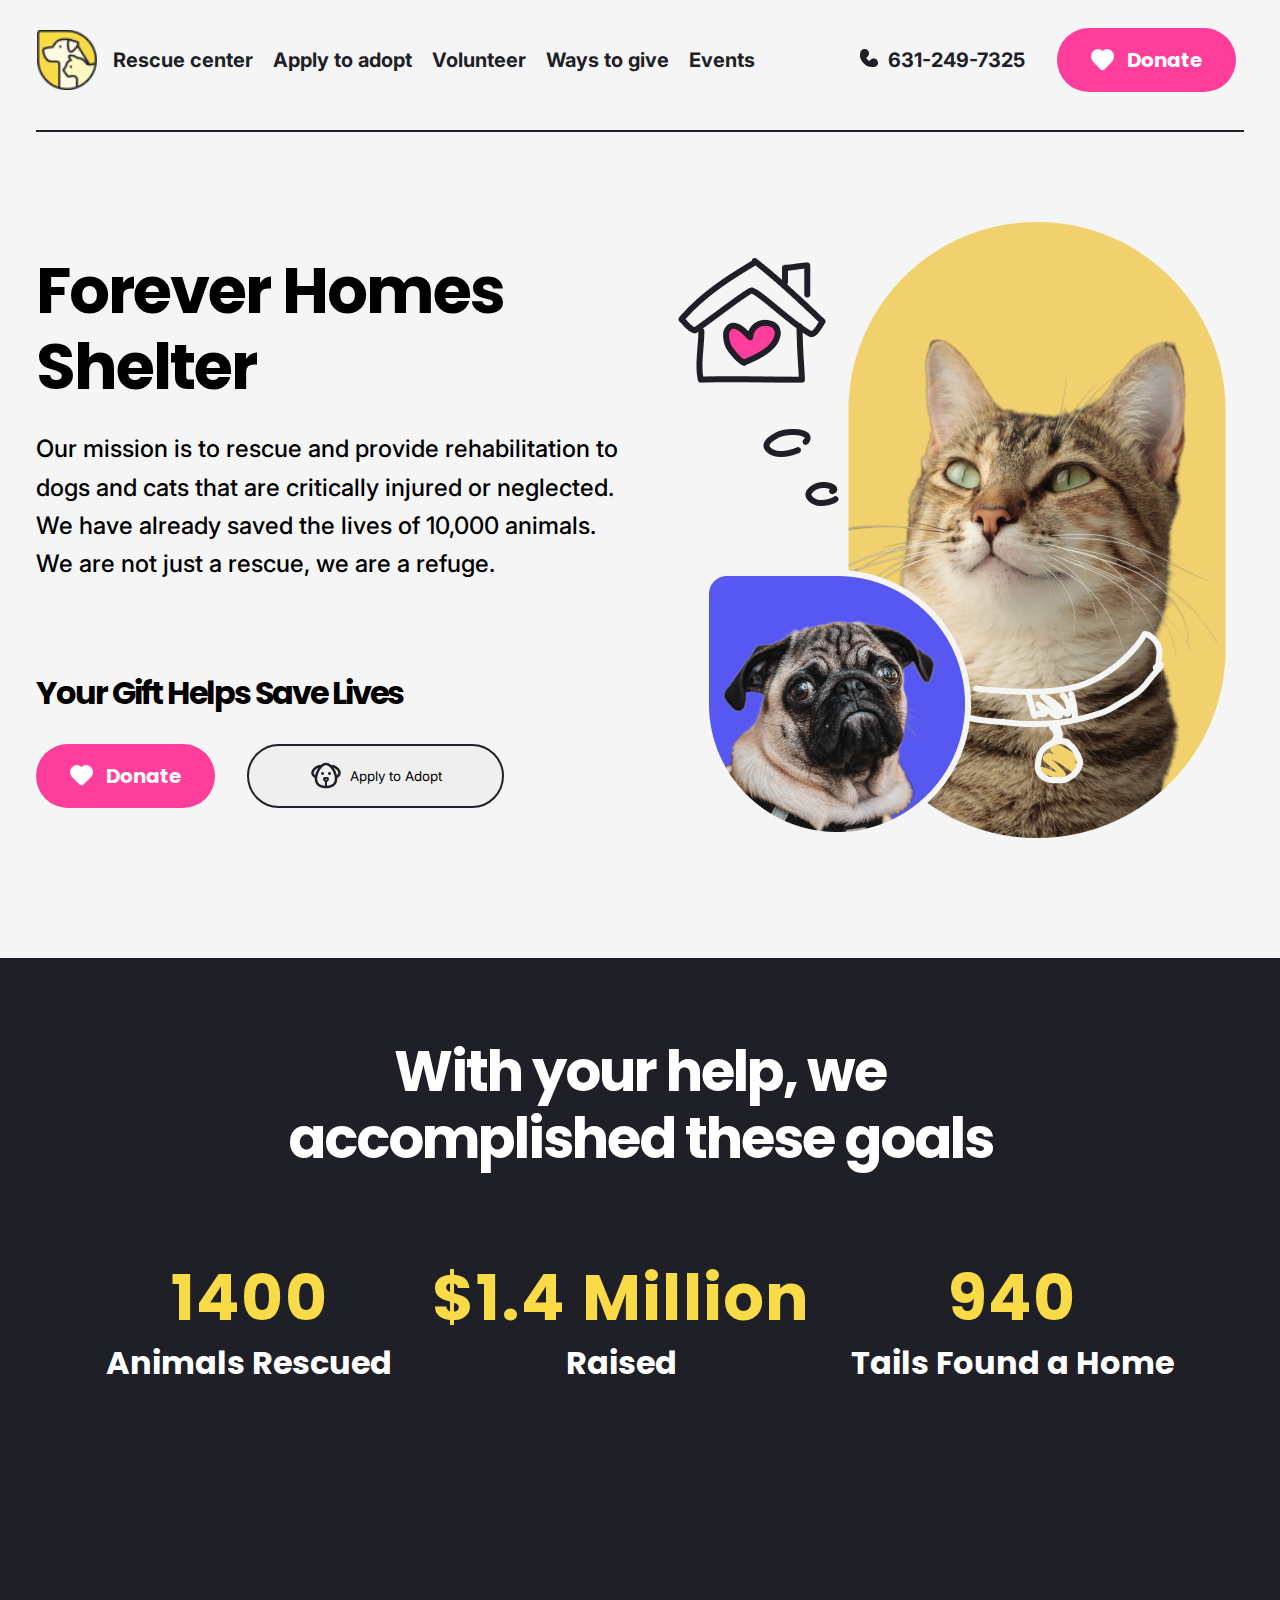
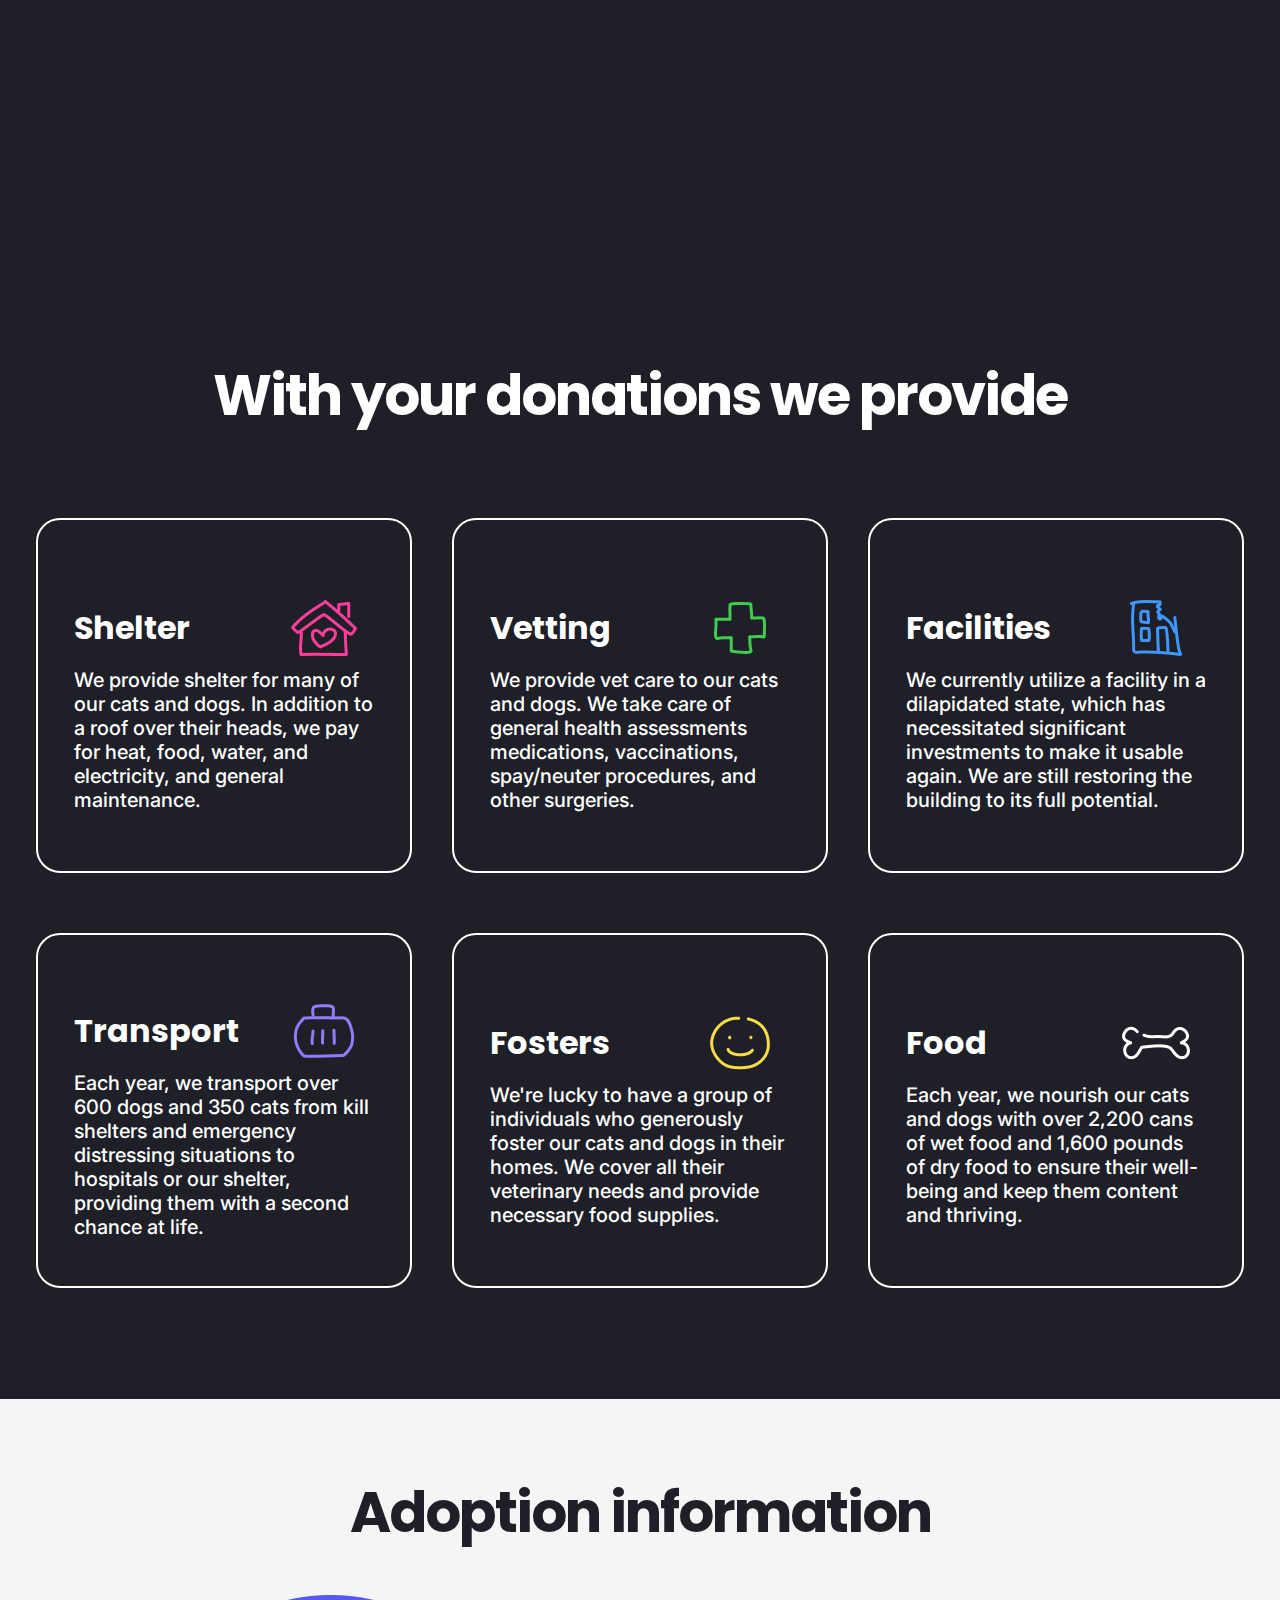
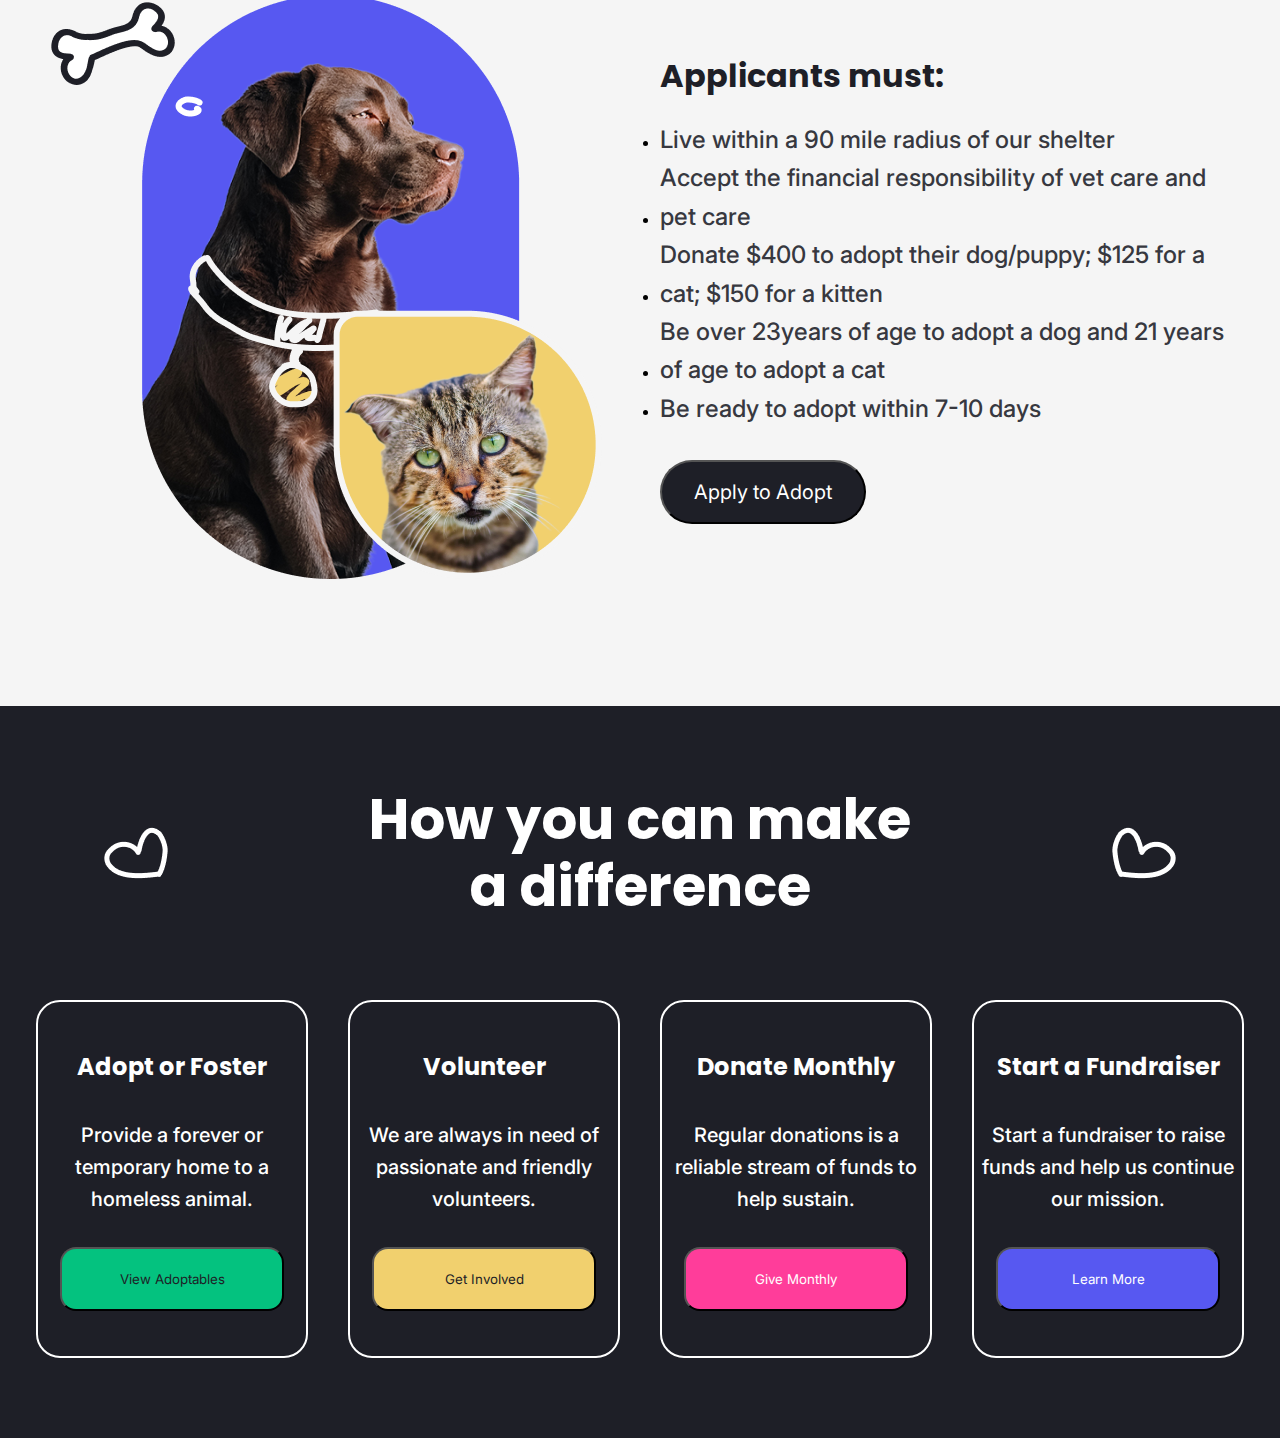
==== index.html @ dd7c7b92 "Fixed header items alignment" ====
<!DOCTYPE html>
<html lang="en">
<head>
    <meta charset="UTF-8">
    <meta name="viewport" content="width=device-width, initial-scale=1.0">
    <title>Rescue Center</title>

    <link rel="preconnect" href="https://fonts.googleapis.com">
    <link rel="preconnect" href="https://fonts.gstatic.com" crossorigin>
    <link href="https://fonts.googleapis.com/css2?family=Poppins:ital,wght@0,100;0,200;0,300;0,400;0,500;0,600;0,700;0,800;0,900;1,100;1,200;1,300;1,400;1,500;1,600;1,700;1,800;1,900&display=swap" rel="stylesheet">
    <link href="https://fonts.googleapis.com/css2?family=Inter:wght@100..900&family=Poppins:ital,wght@0,100;0,200;0,300;0,400;0,500;0,600;0,700;0,800;0,900;1,100;1,200;1,300;1,400;1,500;1,600;1,700;1,800;1,900&display=swap" rel="stylesheet">

    <link rel="stylesheet" href="style.css">
</head>
<body>

    <header>
        <div class="navbar">
            <div class="left-options">
                <img class="logotype" src="./assets/icons/logo.png">
                <ul>
                    <li><a>Rescue center</a></li>
                    <li><a href="#">Apply to adopt</a></li>
                    <li><a href="#">Volunteer</a></li>
                    <li><a href="#">Ways to give</a></li>
                    <li><a href="#">Events</a></li>
                </ul>
            </div>

            <div class="right-options">
                <a><img src="./assets/icons/phone-icon.png">631-249-7325</a>        
                <button id="donate"><img src="./assets/icons/heart-icon.png">Donate</button>
            </div>            
        </div>
    </header>
    
    <div class="divider"></div>

    <section class="main-screen">
        <div class="main-content">
            <div class="info-block">
                <div class="text-block">
                    <h1>Forever Homes Shelter</h1>
                    <p>Our mission is to rescue and provide rehabilitation to dogs and cats that are critically injured or neglected. 
                    We have already saved the lives of 10,000 animals. We are not just a rescue, we are a refuge.</p>
                </div>

                <div class="cta-block">
                    <h3>Your Gift Helps Save Lives</h3>
                    <div class="button-group">
                        <button id="donate"><img src="assets/icons/heart-icon.png">Donate</button>
                        <button id="adopt"><img src="assets/icons/dog-icon.png">Apply to Adopt</button>
                    </div>
                </div>
            </div>

            <div class="main-img">
                <img src="assets/images/image1.png" alt="">
            </div>
        </div>
    </section>

    <section class="stats-block">
        <div class="stats-content">
            <div class="text-info">
                <h2>With your help, we </br>
                accomplished these goals</h2>
                <div class="stats">
                    <div class="rescued">
                        <h3>1400</h3>
                        <p>Animals Rescued</p>
                    </div>
                    
                    <div class="raised">
                        <h3>$1.4 Million</h3>
                        <p>Raised</p>
                    </div>

                    <div class="found-home">
                        <h3>940</h3>
                        <p>Tails Found a Home</p>
                    </div>
                </div>
            </div>

            <div class="carousel"></div>
        </div>
    </section>

    <section class="donations-block">
        <div class="donations-content">
            <h2>With your donations we provide</h2>
            
            <div class="cards">
                <div class="first-row">
                    <article>
                        <div class="card-text">
                            <h3>Shelter <img src="assets/vectors/house-heart.png"></h3>
                            <p>We provide shelter for many of our cats and dogs. In addition to a roof over their heads, we pay for 
                            heat, food, water, and electricity, and general maintenance.</p>
                        </div>
                    </article>

                    <article>
                        <div class="card-text">
                            <h3>Vetting <img src="assets/vectors/green-cross.png"></h3>
                            <p>We provide vet care to our cats and dogs. We take care of general health assessments medications, 
                            vaccinations, spay/neuter procedures, and other surgeries.</p>
                        </div>
                    </article>

                    <article>
                        <div class="card-text">
                            <h3>Facilities <img src="assets/vectors/blue-building.png"></h3>
                            <p>We currently utilize a facility in a dilapidated state, which has necessitated significant investments to 
                            make it usable again. We are still restoring the building to its full potential.</p>
                        </div>                       
                    </article>
                </div>

                <div class="second-row">
                    <article>
                        <div class="card-text">
                            <h3>Transport <img src="assets/vectors/pet-carrier.png"></h3>
                            <p>Each year, we transport over 600 dogs and 350 cats from kill shelters and emergency distressing situations 
                            to hospitals or our shelter, providing them with a second chance at life.</p> 
                        </div>                    
                    </article>

                    <article class>
                        <div class="card-text">
                           <h3>Fosters <img src="assets/vectors/smile.png"></h3>
                            <p>We're lucky to have a group of individuals who generously foster our cats and dogs in their homes. We 
                            cover all their veterinary needs and provide necessary food supplies.</p> 
                        </div>                     
                    </article>

                    <article>
                        <div class="card-text">
                           <h3>Food <img src="assets/vectors/bone3.png"></h3>
                            <p>Each year, we nourish our  cats and dogs with over 2,200 cans of wet food and 1,600 pounds of dry food to 
                            ensure their well-being and keep them content and thriving.</p> 
                        </div>
                        
                    </article>
                </div>
            </div>
        </div>
    </section>

    <section class="adopt-info-block">
        <div class="adopt-info-container">
            <div class="adopt-info-title">
                <h2>Adoption information</h2>
            </div>

            <div class="adopt-info-content">
                <div class="adopt-info-img">
                    <img src="assets/images/image2.png">
                </div>

                <article>
                    <div class="adopt-info-text">
                       <h3>Applicants must:</h3>

                        <ul>
                            <li><p>Live within a 90 mile radius of our shelter</p></li>
                            <li><p>Accept the financial responsibility of vet care and pet care</p></li>
                            <li><p>Donate $400 to adopt their dog/puppy; $125 for a cat; $150 for a kitten</p></li>
                            <li><p>Be over 23years of age to adopt a dog and 21 years of age to adopt a cat</p></li>
                            <li><p>Be ready to adopt within 7-10 days</p></li>
                        </ul> 
                    </div>
                    
                    <button id="apply-adopt">Apply to Adopt</button>
                </article>
            </div>
        </div>
    </section>

    <section class="difference-block">
        <div class="difference-content">
            <div class="diff-title">
                <img src="assets/vectors/heart_drawing_left.png">
                <h2>How you can make </br>
                    a difference</h2>
                <img src="assets/vectors/heart_drawing_right.png">
            </div>

            <div class="diff-cards">
                <article>
                    <h3>Adopt or Foster</h3>
                    <p>Provide a forever or temporary home to a homeless animal.</p>
                    <button id="view-adoptables-card">View Adoptables</button>
                </article>

                <article>
                    <h3>Volunteer</h3>
                    <p>We are always in need of passionate and friendly volunteers.</p>
                    <button id="volunteer">Get Involved</button>
                </article>

                <article>
                    <h3>Donate Monthly</h3>
                    <p>Regular donations is a reliable stream of funds to help sustain.</p>
                    <button id="donate-monthly">Give Monthly</button>
                </article>

                <article>
                    <h3>Start a Fundraiser</h3>
                    <p>Start a fundraiser to raise funds and help us continue our mission.</p>
                    <button id="start-fundraiser">Learn More</button>
                </article>
            </div>
        </div>
    </section>

<script src="app.js"></script>
</body>
</html>
---- style.css ----
* {
    padding: 0;
    margin: 0;
    box-sizing: border-box;
    font-family: 'Inter', sans-serif;
    text-decoration: none;
}

body {
    min-height: 100vh;
    background: #f5f5f5;
}

/* NAVIGATION BAR */

header {
    background: #f5f5f5;
    width: 100%;
    height: 120px;
    padding: 0 116px;
    display: flex;
    justify-content: center;
    align-items: center;
    position: relative;
}

.navbar {
    width: 1208px;
    height: 64px;
    gap: 85px;
    display: flex;
    flex-direction: row;
    justify-content: center;
    align-items: center;
}

.left-options {
    width: 730px;
    height: 60px;
    gap: 16px;
    display: flex;
    flex-direction: row;
    justify-content: center;
    align-items: center;
}

.logotype {
    width: 60px;
    height: 60px;
    display: flex;
    justify-content: center;
    align-items: center;
}

.left-options ul {
    list-style: none;
    width: 654px;
    height: 32px;
    gap: 20px;
    display: flex;
    align-items: flex-start;
}

.left-options ul li a {
    color: #1e1f27;
    font-size: 20px;
    font-family: 'Inter', sans-serif;
    font-weight: 700;
    line-height: 32px;
}

.right-options {
    width: 391px;
    height: 64px;
    gap: 32px;
    display: flex;
    justify-content: center;
    align-items: center;
}

.right-options a {
    color: #1e1f27;
    font-size: 20px;
    font-family: 'Inter', sans-serif;
    font-weight: 700;
    line-height: 32px;
}

.right-options a img {
    margin-right: 10px;
}

#donate {
    width: 179px;
    height: 64px;
    color: #fff;
    font-size: 20px;
    font-family: 'Poppins', sans-serif;
    font-weight: 700;
    line-height: 32px;
    background-color: #ff3d9a;
    border: none;
    border-radius: 32px;
    cursor: pointer;
    display: flex;
    flex-direction: row;
    justify-content: center;
    align-items: center;
    position: relative;
    gap: 8px;
    padding: 16px 32px;
}

#donate img {
    width: 23px;
    margin-right: 5px;
    vertical-align: middle;
}

.divider {
    width: 1208px;
    height: 2px;
    background-color: #1e1f27;
    margin: 10px auto;
}

/* MAIN SCREEN */

.main-screen {
    background-color: #f5f5f5;
    width: 100%;
    height: 816px;
    padding: 80px 0 120px 0;
    gap: 40px;
    display: flex;
    flex-direction: row;
    flex-wrap: nowrap;
    justify-content: center;
    align-items: center;
    position: relative;
}

.main-content {
    width: 1208px;
    height: 616px;
    gap: 40px;
    padding: 0;
    display: flex;
    justify-content: center;
    align-items: center;
    flex-direction: row;
    position: absolute;
    align-self: flex-start;
}

.info-block {
    width: 584px;
    height: 555px;
    gap: 48px;
    top: 30.5px;
    left: 0;
    padding: 0;
    display: flex;
    flex-direction: column;
    align-self: flex-start;
    position: relative;
}

.text-block {
    width: 584px;
    height: 368px;
    gap: 24px;
    padding: 0;
    display: flex;
    flex-direction: column;
}

.text-block h1 {
    font-size: 64px;
    font-family: 'Poppins', sans-serif;
    font-weight: 700;
    line-height: 120%;
    text-align: left;
    vertical-align: text-top;
    letter-spacing: -2px;
}

.text-block p {
    font-size: 24px;
    font-family: 'Inter', sans-serif;
    font-weight: 500;
    line-height: 160%;
    width: 584px;
    text-align: left;
    vertical-align: text-top;
}

.cta-block {
    width: 584px;
    height: 139px;
    padding: 0;
    gap: 24px;
    display: flex;
    flex-direction: column;
    position: relative;
}

.cta-block h3 {
    font-size: 32px;
    font-family: 'Poppins', sans-serif;
    font-weight: bold;
    text-align: left;
    vertical-align: text-top;
    letter-spacing: -2px;
    width: 584px;
}

.button-group {
    height:64px;
    width:584px;
    padding:0px;
    display:flex;
    flex-direction:row;
    flex-wrap:nowrap;
    justify-content:flex-start;
    align-items:center;
    gap:32px;
    position:absolute;
    top:75px;
    left:0px;
}

#adopt {
    width: 257px;
    height: 64px;
    border-radius: 32px;
    border: 2px solid #1e1f27;
    padding: 16px 32px;
    gap: 8px;
    box-sizing: border-box;
    white-space: nowrap;
    display: flex;
    flex-direction: row;
    justify-content: center;
    align-items: center;
    align-self: flex-start;
    position:relative ;
}

.main-img {
    width: 584px;
    height: 616px;
    padding: 0 28px;
    display: flex;
    flex-direction: row;
    justify-content: center;
    align-items: center;
    position: relative;
    align-self: flex-start;
    top: 0px;
}

.main-img img {
    height: 616px;
    display: block;
}

/* STATS BLOCK */

.stats-block {
    width: 100%;
    height: 924px;
    padding: 80px 0;
    display: flex;
    flex-direction: column;
    justify-content: center;
    align-items: center;
    position: relative;
    background: #1e1f27;
}

.stats-content {
    width: 1208px;
    height: 764px;
    padding: 0px;
    gap: 80px;
    display: flex;
    flex-direction: column;
    position: relative;
}

.text-info {
    width: 1208px;
    height: 358px;
    gap: 80px;
    display: flex;
    flex-direction: column;
    justify-content: space-between;
    align-items: center;
}

.text-info h2 {
    color: #fff;
    font-size: 56px;
    font-family: 'Poppins', sans-serif;
    font-weight: 700;
    line-height: 120%;
    text-align: center;
    vertical-align: text-top;
    letter-spacing: -2px;
}

.stats {
    width: 1208px;
    height: 144px;
    padding: 0px;
    gap: 40px;
    display: flex;
    flex-direction: row;
    justify-content: center;
    align-items :center;
    position: relative;
}

.stats h3 {
    font-size: 64px;
    font-family: 'Poppins', sans-serif;
    font-weight: 700;
    line-height: 120%;
    text-align: center;
    letter-spacing: 1.28px;
    color: #f8db46;
}

.stats p {
    font-size: 32px;
    font-family: 'Poppins', sans-serif;
    font-weight: 700;
    line-height: 160%;
    text-align: center;
    color: #fff;
}

.rescued .raised .found-home {
    width: 376px;
    height:144px;
    padding: 0px;
    gap: 16px;
    display: flex;
    flex-direction: column;
}

/* DONATIONS BLOCK */

.donations-block {
    width: 100%;
    height: 1117px;
    padding: 80px 0 120px 0;
    display: flex;
    flex-direction: column;
    justify-content: center;
    align-items: center;
    position: relative; 
    background: #1e1f27;
}

.donations-content {
    width: 1208px;
    height: 917px;
    gap: 80px;
    padding: 0px;
    display: flex;
    flex-direction: column;
    justify-content: center;
    align-items: center;
    position: relative;
}

.donations-content h2 {
    color: #fff;
    font-size: 56px;
    font-family: 'Poppins', sans-serif;
    text-align: center;
    vertical-align: text-top;
    letter-spacing: -2px;
}

.cards {
    width: 1208px;
    height: 770px;
    padding: 0px;
    gap: 60px;
    display: flex;
    flex-direction: column;
    position: relative;
}

.cards h3 {
    font-size: 32px;
    font-family: 'Poppins', sans-serif;
    color: #fff;
    text-align: left;
    vertical-align: text-top;
    position: relative;
}

.cards h3 img {
    position: absolute;
    right: 0;
    top: 50%;
    transform: translateY(-50%);
}

.card-text {
    width: 100%;
    padding-top: 24px;
    gap: 16px;
    display: flex;
    flex-direction: column;
}

.cards p {
    font-size: 20px;
    font-family: 'Inter', sans-serif;
    font-weight: 500;
    font-style: light;
    color: #fff;
    text-align: left;
    display: inline-block;
    position: relative;
}

.first-row {
    width: 1208px;
    height: 355px;
    padding: 0px;
    gap: 40px;
    display: flex;
    flex-direction: row;
    align-items: center;
    justify-content: center;
    position: relative;
}

.cards article {
    width: 376px;
    height: 355px;
    box-sizing: border-box;
    border: 2px solid #fff;
    border-radius: 24px;
    padding: 36px;
    display: flex;
    flex-direction: column;
    flex-shrink: 0;
    justify-content: center;
    align-items: center;
    position: relative;
}

.facilities {
    width: 376px;
    height: 355px;
    box-sizing: border-box;
    border: 2px solid #fff;
    border-radius: 24px;
    padding: 36px;
    display: flex;
    flex-direction: column;
    justify-content: center;
    align-items: center;
    position: relative;
}

.second-row {
    width: 1208px;
    height: 355px;
    padding: 0px;
    gap: 40px;
    display: flex;
    flex-direction: row;
    align-items: center;
    justify-content: center;
    position: relative;
}


/* ADOPT INFO BLOCK */

.adopt-info-block {
    width: 100%;
    height: 907px;
    padding: 80px 0 120px 0;
    display: flex;
    flex-direction: column;
    justify-content: center;
    align-items: center;
    position: relative;
    background: #f5f5f5;
}

.adopt-info-container {
    width: 1208px;
    height: 707px;
    gap: 24px;
    display: flex;
    flex-direction: column;
    justify-content: center;
    align-items: center;
    position: relative;
}

.adopt-info-container h2 {
    color: #1e1f27;
    font-size: 56px;
    font-family: 'Poppins', sans-serif;
    letter-spacing: -2px;
    text-align: center;
    vertical-align: text-top;
}

.adopt-info-content {
    width: 1208px;
    height: 616px;
    padding: 0px;
    gap: 40px;
    display: flex;
    flex-direction: row;
    justify-content: center;
    align-items: center;
    position: relative;
}

.adopt-info-img {
    width: 584px;
    height: 616px;
    padding: 0px;
    display: flex;
    flex-direction: row;
    justify-content: center;
    align-items: center;
    position: relative;

}

.adopt-info-img img {
    max-width: 100%;
    display: block;
}

.adopt-info-content article {
    width: 584px;
    gap: 32px;
    box-sizing: border-box;
    display: flex;
    flex-direction: column;
    justify-content: center;
    align-items: flex-start;
    position: relative;
}

.adopt-info-text {
    width: 100%;
    gap: 20px;
    display: flex;
    flex-direction: column;
    align-items: flex-start;
}

.adopt-info-text h3 {
    color: #1e1f27;
    font-size: 32px;
    font-family: 'Poppins', sans-serif;
    font-weight: 700;
    line-height: 160%;
}

.adopt-info-text ul li p {
    color:#37383f;
    font-size: 24px;
    font-family: 'Inter', sans-serif;
    font-weight: 500;
    line-height: 160%;
    text-align: left;
    display: inline-block;
}

.adopt-info-content article button {
    background: #1e1f27;
    color: #fff;
    height: 64px;
    padding: 16px 32px;
    border-radius: 32px;
    gap: 8px;
    font-size: 20px;
    display: flex;
    justify-content: center;
    align-items: center;
}

/* DIFFERENCE BLOCK */

.difference-block {
    background: #1e1f27;
    width: 100%;
    padding: 80px 0;
    display: flex;
    flex-direction: column;
    justify-content: center;
    align-items: center;
}

.difference-content {
    width: 1208px;
    gap: 80px;
    display: flex;
    flex-direction: column;
    justify-content: center;
    align-items: center;
    position: relative;
}

.diff-title {
    width: 1208px;
    gap: 110px;
    padding: 0 50px;
    display: flex;
    flex-direction: row;
    justify-content: space-between;
    align-items: center;
}

.diff-title h2 {
    color: #fff;
    font-size: 56px;
    font-family: 'Poppins', sans-serif;
    flex-grow: 1;
    font-weight: 700;
    line-height: 120%;
    text-align: center;
}

.diff-cards {
    width: 1208px;
    gap: 40px;
    display: flex;
    justify-content: center;
    align-items: center;
}

.diff-cards article {
    width: 272px;
    height: 358px;
    gap: 32px;
    box-sizing: border-box;
    border-radius: 24px;
    border: 2px solid #fff;
    display: flex;
    flex-direction: column;
    justify-content: center;
    align-items: center;
}

.diff-cards article h3 {
    color: #fff;
    font-size: 24px;
    font-family: 'Poppins', sans-serif;
    font-weight: 700;
    line-height: 160%;
    text-align: center;
    display: inline-block;
}

.diff-cards p {
    color: #fff;
    font-size: 20px;
    font-family: 'Inter', sans-serif;
    font-weight: 500;
    line-height: 160%;
    text-align: center;
    display: inline-block;
}

.diff-cards button {
    width: 224px;
    height: 64px;
    padding: 16px 24px;
    border-radius: 16px;
    display: flex;
    justify-content: center;
    align-items: center;
    white-space: nowrap;
}

#view-adoptables-card {
    color: #1e1f27;
    background: #04c27f;
}

#volunteer {
    color: #1e1f27;
    background: #f1d06e;
}

#donate-monthly {
    color: #fff;
    background: #ff3d9a;
}

#start-fundraiser {
    color: #fff;
    background: #5758f1;
}
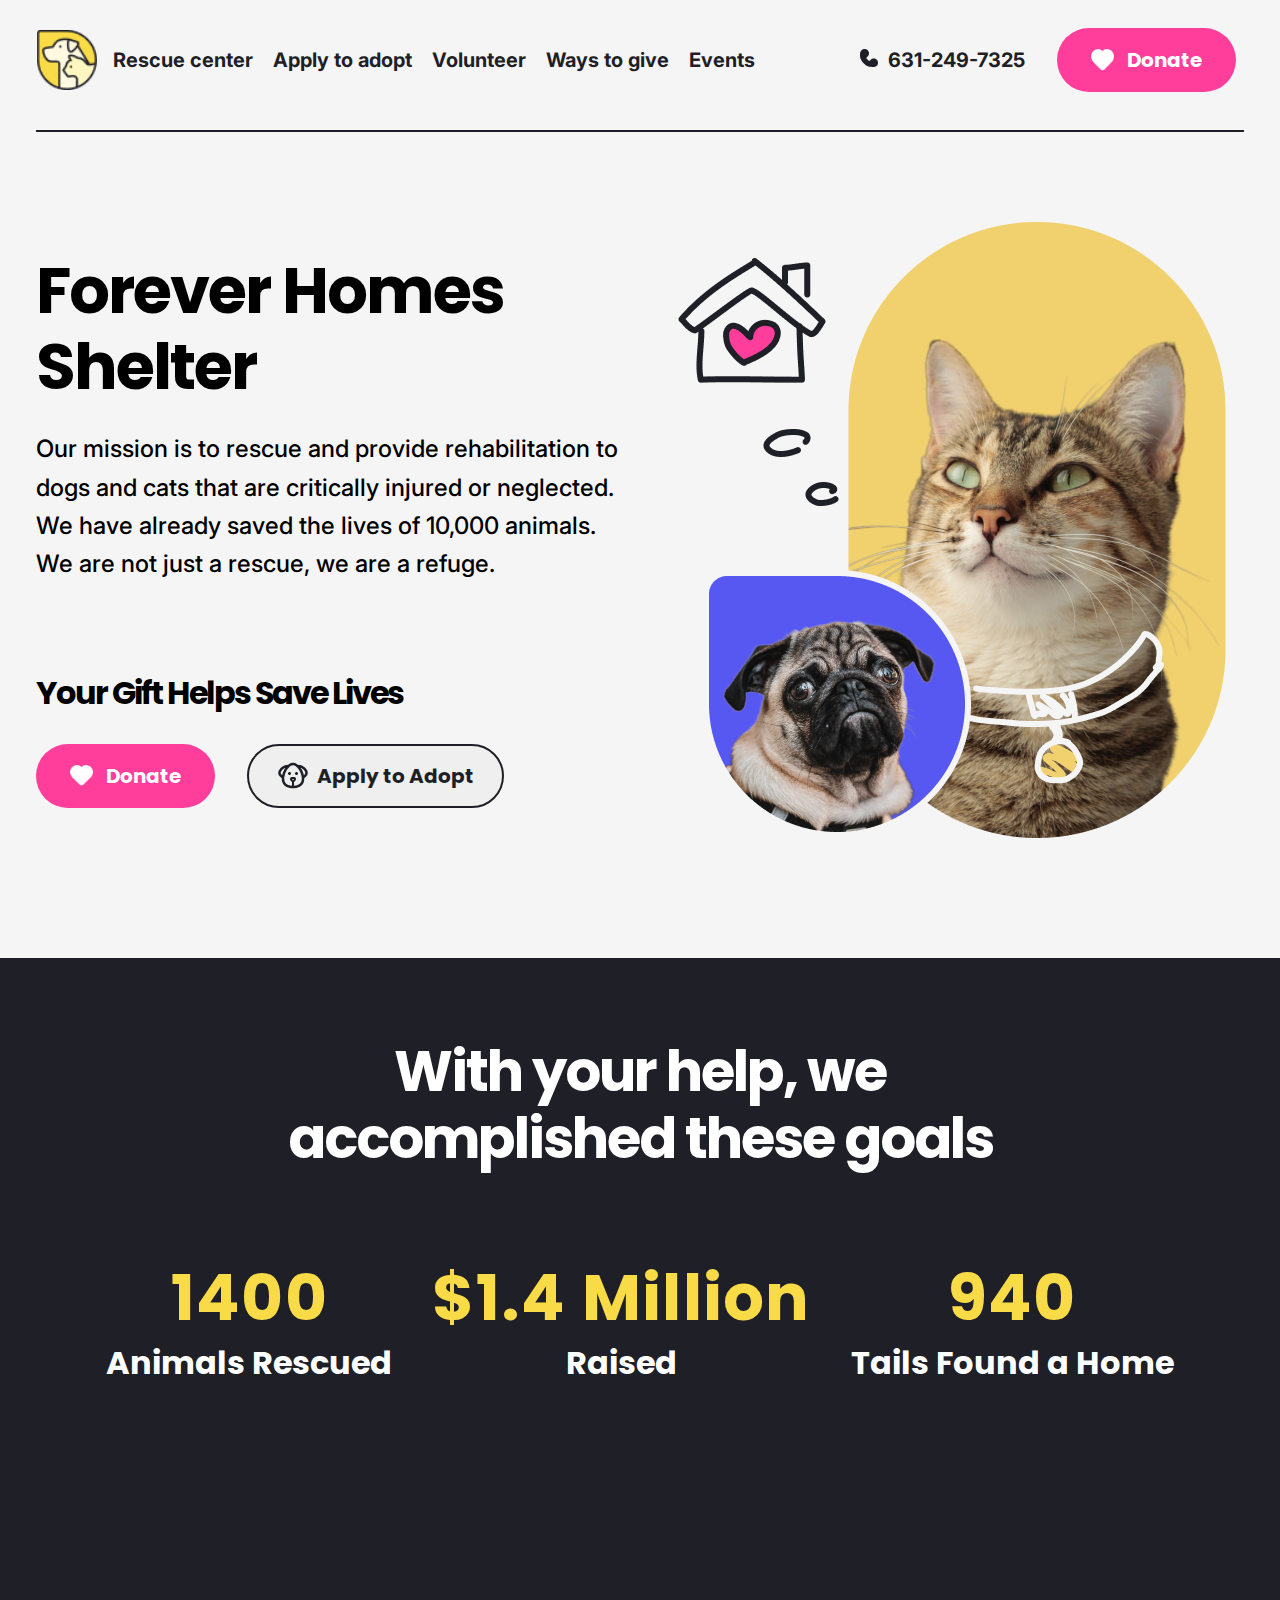
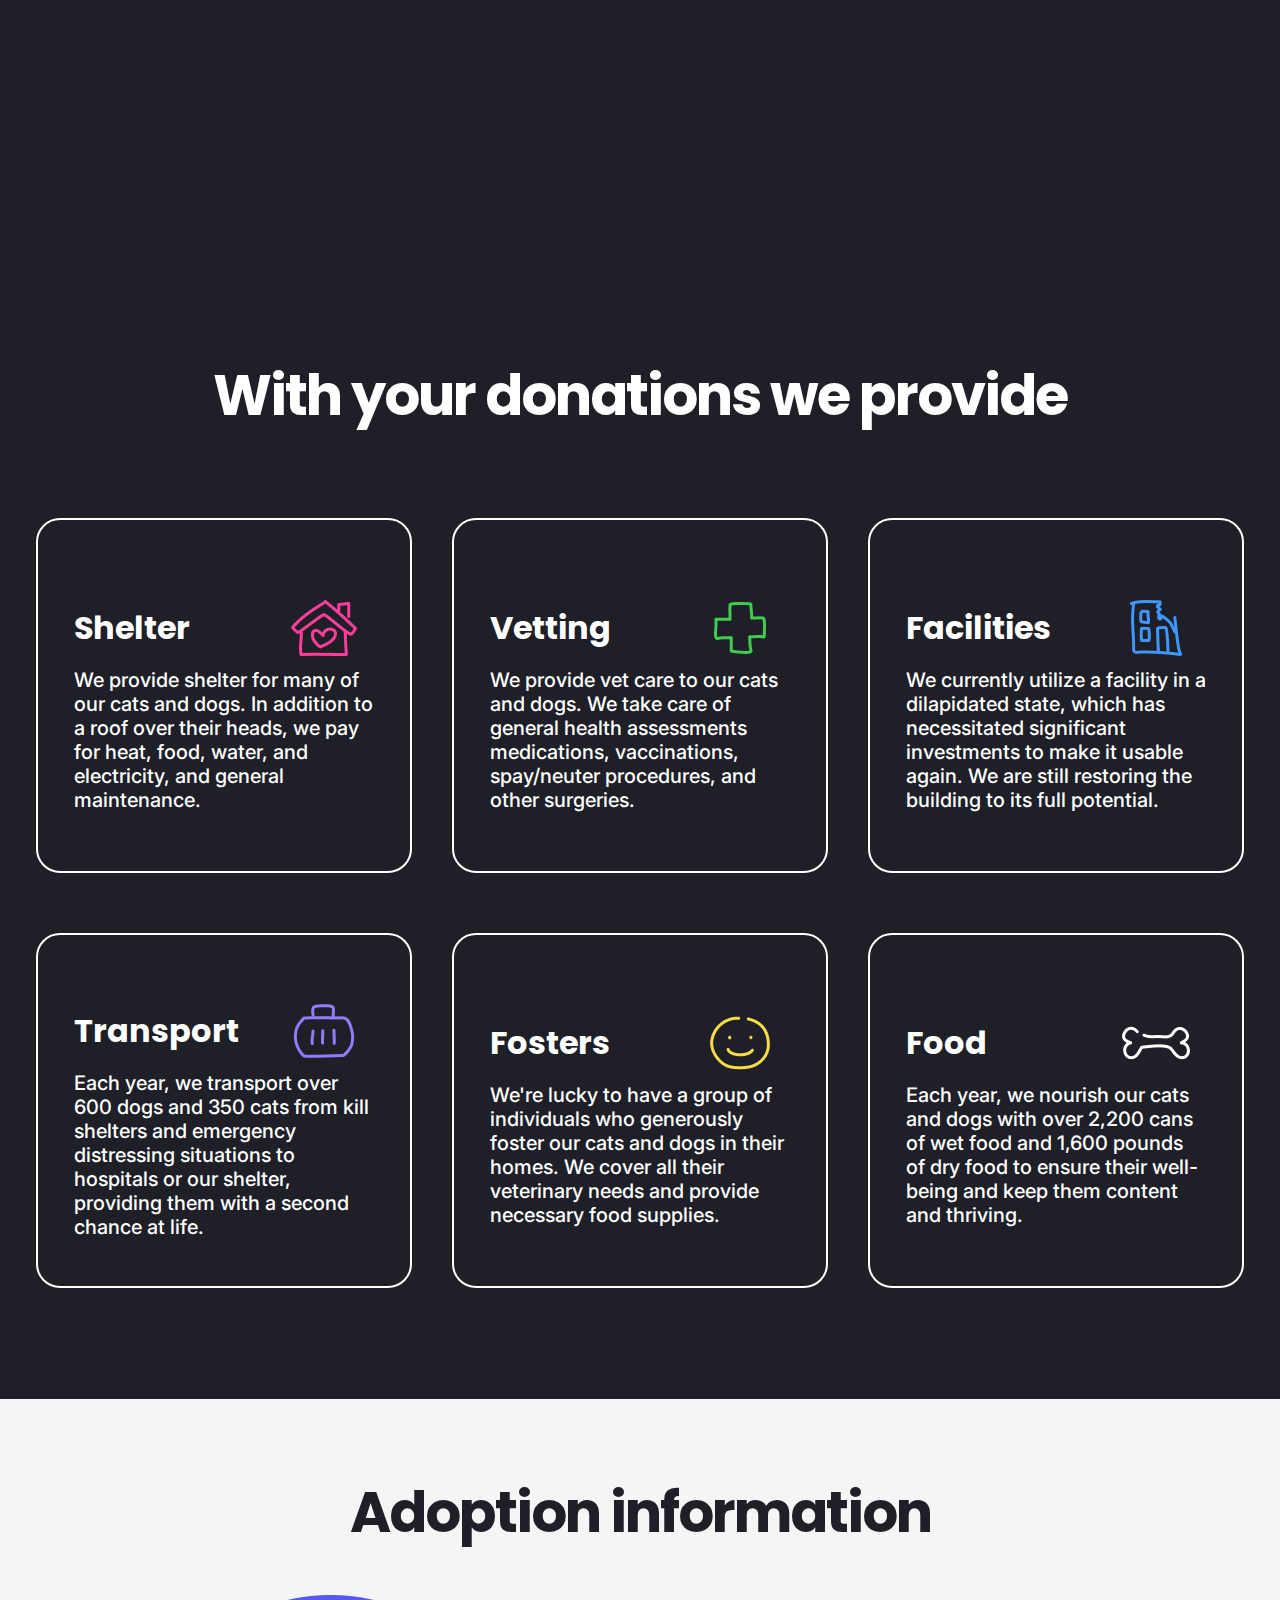
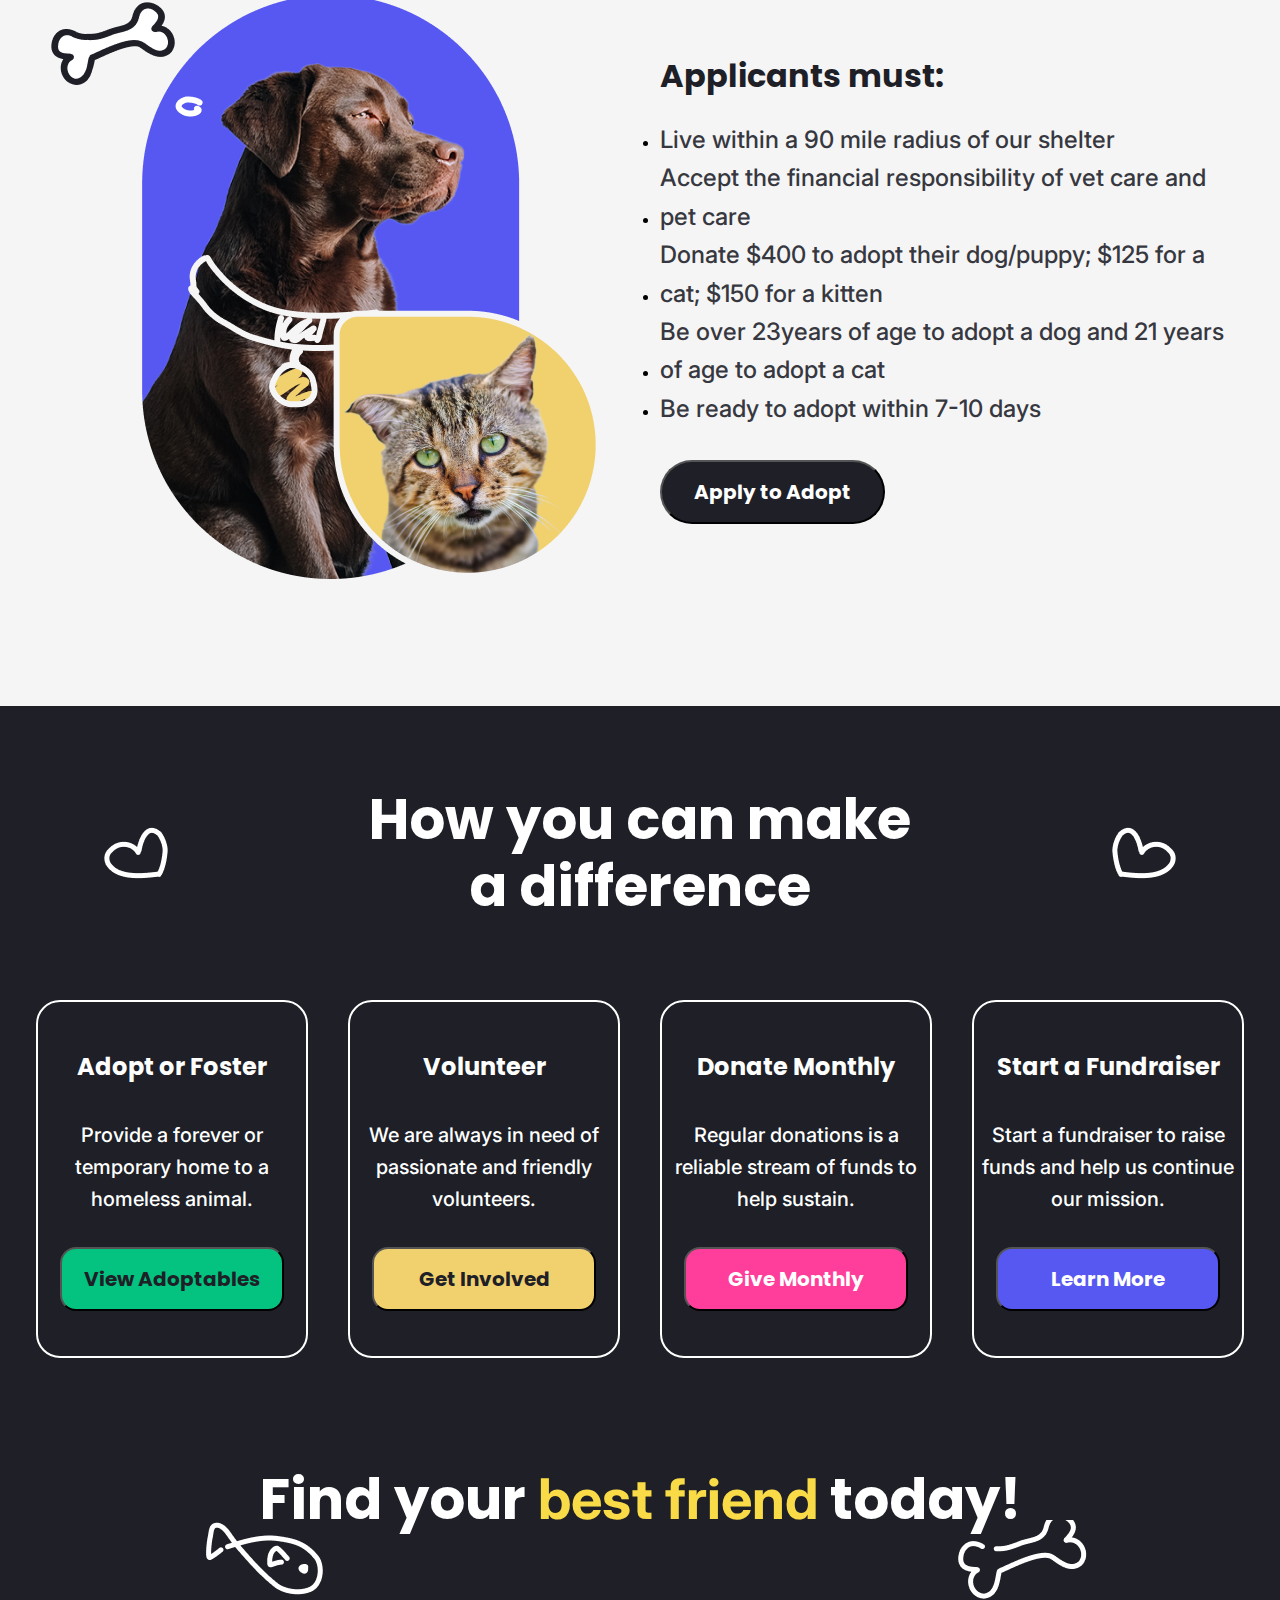
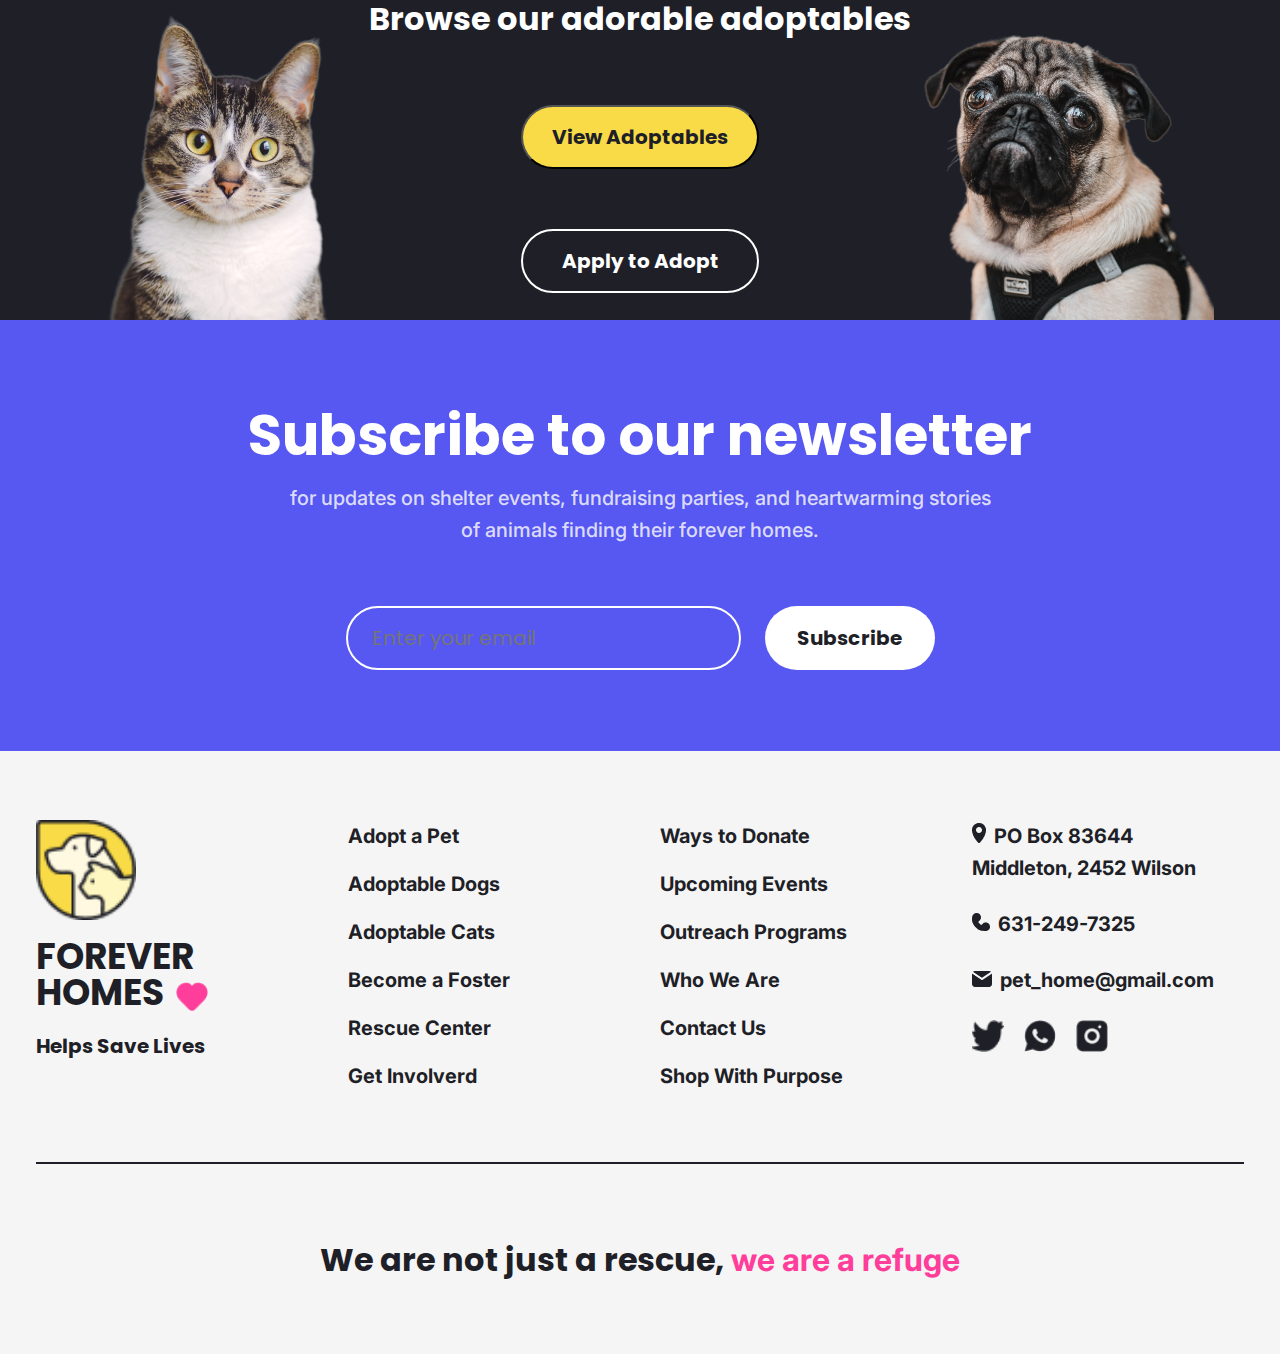
==== commit f1f087e8: "Added adopt block, subscribe block and footer" ====
--- a/index.html
+++ b/index.html
@@ -215,6 +215,91 @@
         </div>
     </section>
 
+    <section class="adopt-block">
+        <div class="cat">
+            <img src="assets/images/cat-fish.png">
+        </div>
+
+        <article>
+            <h2>Find your <span class="highlight">best friend</span> today!</h2>
+            <h3>Browse our adorable adoptables</h3>
+            <button id="view-adoptables">View Adoptables</button>
+            <button id="apply-to-adopt">Apply to Adopt</button>
+        </article>
+
+        <div class="dog">
+            <img src="assets/images/dog-bone.png">
+        </div>
+    </section>
+
+    <section class="subscription-block">
+        <div class="sub-container">
+            <article>
+                <h2>Subscribe to our newsletter</h2>
+                <p>for updates on shelter events, fundraising parties, and heartwarming stories </br>
+                of animals finding their forever homes.</p>
+            </article>
+
+            <form action="submit">
+                <input type="text" placeholder="Enter your email">
+                <button type="submit">Subscribe</button>
+            </form>
+        </div>
+    </section>
+
+    <footer>
+        <div class="footer-content">
+            <div class="links-block">
+                <div class="logo">
+                    <img src="assets/icons/logo.png">
+                    <p class="name">FOREVER </br>
+                        HOMES<img src="assets/icons/pink-heart-icon.png"></p>
+                    <p class="logo-text">Helps Save Lives</p>
+                </div> 
+
+                <article>
+                    <a>Adopt a Pet</a>
+                    <a>Adoptable Dogs</a>
+                    <a>Adoptable Cats</a>
+                    <a>Become a Foster</a>
+                    <a>Rescue Center</a>
+                    <a>Get Involverd</a>
+                </article>
+
+                <article>
+                    <a>Ways to Donate</a>
+                    <a>Upcoming Events</a>
+                    <a>Outreach Programs</a>
+                    <a>Who We Are</a>
+                    <a>Contact Us</a>
+                    <a>Shop With Purpose</a>
+                </article>
+
+                <div class="contacts">
+                    <div class="contacts-info">
+                        <p><img src="assets/icons/location.png">PO Box 83644 </br>
+                        Middleton, 2452 Wilson</p>
+                        <p><img src="assets/icons/phone-icon.png">631-249-7325</p>
+                        <p><img src="assets/icons/mail.png">pet_home@gmail.com</p>
+                    </div>
+
+                    <div class="socials">
+                        <img src="assets/icons/twitter-icon.png">
+                        <img src="assets/icons/whatsapp-icon.png">
+                        <img src="assets/icons/instagram-icon.png">
+                    </div>
+                </div>
+            </div>
+
+            <div class="divider"></div>
+
+            <div class="footer-text">
+                <p>We are not just a rescue, <span class="pink-highlight">we are a refuge</span></p>
+            </div>
+
+        </div>
+    </footer>
+
 <script src="app.js"></script>
 </body>
 </html>--- a/style.css
+++ b/style.css
@@ -103,7 +103,6 @@
     border-radius: 32px;
     cursor: pointer;
     display: flex;
-    flex-direction: row;
     justify-content: center;
     align-items: center;
     position: relative;
@@ -237,14 +236,19 @@
     border: 2px solid #1e1f27;
     padding: 16px 32px;
     gap: 8px;
+    color: #1e1f27;
+    font-size: 20px;
+    font-family: 'Poppins', sans-serif;
+    font-weight: 700;
+    line-height: 32px;
     box-sizing: border-box;
     white-space: nowrap;
     display: flex;
-    flex-direction: row;
     justify-content: center;
     align-items: center;
     align-self: flex-start;
     position:relative ;
+    cursor: pointer;
 }
 
 .main-img {
@@ -592,9 +596,13 @@
     border-radius: 32px;
     gap: 8px;
     font-size: 20px;
-    display: flex;
-    justify-content: center;
-    align-items: center;
+    font-family: 'Poppins', sans-serif;
+    font-weight: 700;
+    line-height: 32px;
+    display: flex;
+    justify-content: center;
+    align-items: center;
+    cursor: pointer;
 }
 
 /* DIFFERENCE BLOCK */
@@ -685,10 +693,15 @@
     height: 64px;
     padding: 16px 24px;
     border-radius: 16px;
+    font-size: 20px;
+    font-family: 'Poppins', sans-serif;
+    font-weight: 700;
+    line-height: 32px;
     display: flex;
     justify-content: center;
     align-items: center;
     white-space: nowrap;
+    cursor: pointer;
 }
 
 #view-adoptables-card {
@@ -709,4 +722,352 @@
 #start-fundraiser {
     color: #fff;
     background: #5758f1;
+}
+
+/* ADOPT BLOCK */
+
+.adopt-block {
+    background: #1e1f27;
+    width: 100%;
+    height: 482px;
+    padding: 0;
+    margin: 0;
+    display: flex;
+    flex-direction: row;
+    justify-content: center;
+    align-items: center;
+    position: relative;
+}
+
+.adopt-block div {
+    width: 300px;
+    height: 400px;
+    bottom: 0px;
+    display: flex;
+    flex-direction: column;
+    justify-content: flex-end;
+    align-items: flex-end;
+    position: absolute;
+    overflow: hidden;
+}
+
+.cat {
+    left: 66px;
+}
+
+.dog {
+    right: 66px;
+}
+
+.adopt-block div img {
+    max-width: 100%;
+    display: block;
+}
+
+.adopt-block article {
+    width: 1208px;
+    gap: 60px;
+    display: flex;
+    flex-direction: column;
+    flex-wrap: wrap;
+    justify-content: center;
+    align-items: center;
+}
+
+.adopt-block article h2 {
+    color: #fff;
+    font-size: 56px;
+    font-family: 'Poppins', sans-serif;
+    font-weight: 700;
+    line-height: 120%;
+    text-align: center;
+}
+
+.highlight {
+    color: #f8db46;
+}
+
+.adopt-block article h3 {
+    color: #fff;
+    font-size: 32px;
+    font-family: 'Poppins', sans-serif;
+    font-weight: 700;
+    line-height: 160%;
+    text-align: center;
+}
+
+.adopt-block article button {
+    width: 238px;
+    height: 64px;
+    padding: 16px 32px;
+    gap: 8px;
+    border-radius: 32px;
+    font-size: 20px;
+    font-family: 'Poppins', sans-serif;
+    font-weight: 700;
+    line-height: 32px;
+    display: flex;
+    justify-content: center;
+    align-items: center;
+    white-space: nowrap;
+    cursor: pointer;
+}
+
+#view-adoptables {
+    background: #f8db46;
+    color: #1e1f27;
+}
+
+#apply-to-adopt {
+    background: transparent;
+    color: #fff;
+    border: 2px solid #fff;
+}
+
+/* SUBSCRIPTION BLOCK */
+
+.subscription-block {
+    background: #5758f1;
+    width: 100%;
+    height: 431px;
+    padding: 80px 0;
+    gap: 60px;
+    display: flex;
+    flex-direction: column;
+    justify-content: center;
+    align-items: center;
+}
+
+.sub-container {
+    width: 1208px;
+    gap: 60px;
+    display: flex;
+    flex-direction: column;
+    justify-content: center;
+    align-items: center;
+}
+
+.sub-container article {
+    width: 1208px;
+    gap: 12px;
+    display: flex;
+    flex-direction: column;
+    justify-content: center;
+    align-items: center;
+}
+
+.sub-container article h2 {
+    color: #fff;
+    font-size: 56px;
+    font-family: 'Poppins', sans-serif;
+    font-weight: 700;
+    line-height: 120%;
+    text-align: center;
+}
+
+.sub-container article p {
+    color:#fffc;
+    font-size: 20px;
+    font-family: 'Inter', sans-serif;
+    font-weight: 500;
+    line-height: 160%;
+    text-align: center;
+}
+
+.sub-container form {
+    width: 1208px;
+    gap: 24px;
+    display: flex;
+    justify-content: center;
+    align-items: center;
+}
+
+.sub-container form input {
+    border: 2px solid #fff;
+    background: transparent;
+    font-size: 20px;
+    font-family: 'Poppins', sans-serif;
+    font-weight: 400;
+    line-height: 160%;
+    width: 395px;
+    height: 64px;
+    padding: 16px 136px 16px 24px;
+    gap: 8px;
+    box-sizing: border-box;
+    border-radius: 32px;
+    display: flex;
+}
+
+.sub-container form button {
+    background: #fff;
+    color: #1e1f27;
+    font-size: 20px;
+    font-family: 'Poppins';
+    font-weight: 700;
+    line-height: 32px;
+    width: 170px;
+    height: 64px;
+    padding: 16px 32px;
+    gap: 8px;
+    border: none;
+    border-radius: 32px;
+    display: flex;
+    justify-content: center;
+    align-items: center;
+    cursor: pointer;
+}
+
+/* FOOTER */
+
+footer {
+    background: #f5f5f5;
+    width: 100%;
+    height: 603px;
+    padding: 80px 0;
+    display: flex;
+    flex-direction: column;
+    justify-content: center;
+    align-items: center;
+}
+
+.footer-content {
+    width: 1208px;
+    gap: 60px;
+    display: flex;
+    flex-direction: column;
+    justify-content: center;
+    align-items: center;
+}
+
+.links-block {
+    width: 1208px;
+    height: 272px;
+    display: flex;
+    justify-content: space-between;
+    align-items: flex-start;
+}
+
+.links-block .logo {
+    width: 272px;
+    height: 242px;
+    gap: 19px;
+    display: flex;
+    flex-direction: column;
+    align-items: flex-start;
+    position: relative;
+}
+
+.links-block .logo img {
+    width: 100px;
+    height: 100px;
+    display: flex;
+}
+
+.links-block .name {
+    color: #1e1f27;
+    font-size: 36px;
+    font-family: 'Poppins', sans-serif;
+    font-weight: 700;
+    line-height: 100%;
+    display: inline;
+    align-items: center;
+    margin: 0;
+}
+
+.links-block .name img {
+    width: 32px;
+    height: 29px;
+    display: flex;
+    position: absolute;
+    bottom: 51px;
+    right: 100px;
+}
+
+.logo-text {
+    color: #1e1f27;
+    font-size: 20px;
+    font-family: 'Poppins', sans-serif;
+    font-weight: 700;
+    line-height: 32px;
+    white-space: nowrap;
+}
+
+.links-block article {
+    width: 272px;
+    height: 272px;
+    gap: 16px;
+    display: flex;
+    flex-direction: column;
+    justify-content: space-between;
+    align-items: flex-start;
+}
+
+.links-block article a {
+    color: #1e1f27;
+    font-size: 20px;
+    font-family: 'Inter', sans-serif;
+    font-weight: 700;
+    line-height: 32px;
+}
+
+.contacts {
+    width: 272px;
+    height: 232px;
+    gap: 24px;
+    display: flex;
+    flex-direction: column;
+    align-items: flex-start;
+}
+
+.contacts-info {
+    width: 100%;
+    gap: 24px;
+    display: flex;
+    flex-direction: column;
+    align-items: flex-start;
+}
+
+.contacts-info p {
+    color: #1e1f27;
+    font-size: 20px;
+    font-family: 'Inter', sans-serif;
+    font-weight: 700;
+    line-height: 32px;
+}
+
+.contacts-info p img {
+    margin-right: 8px;
+}
+
+.socials {
+    width: 272px;
+    height: 32px;
+    gap: 20px;
+    display: flex;
+    align-items: flex-start;
+}
+
+.socials img {
+    width: 32px;
+    height: 32px;
+}
+
+.footer-text {
+    width: 1208px;
+    height: 51px;
+    display: flex;
+    justify-content: center;
+    align-items: center;
+}
+
+.footer-text p {
+    color: #1e1f27;
+    font-size: 32px;
+    font-family: 'Poppins', sans-serif;
+    font-weight: 700;
+    line-height: 160%;
+}
+
+.pink-highlight {
+    color: #ff3d9a;
 }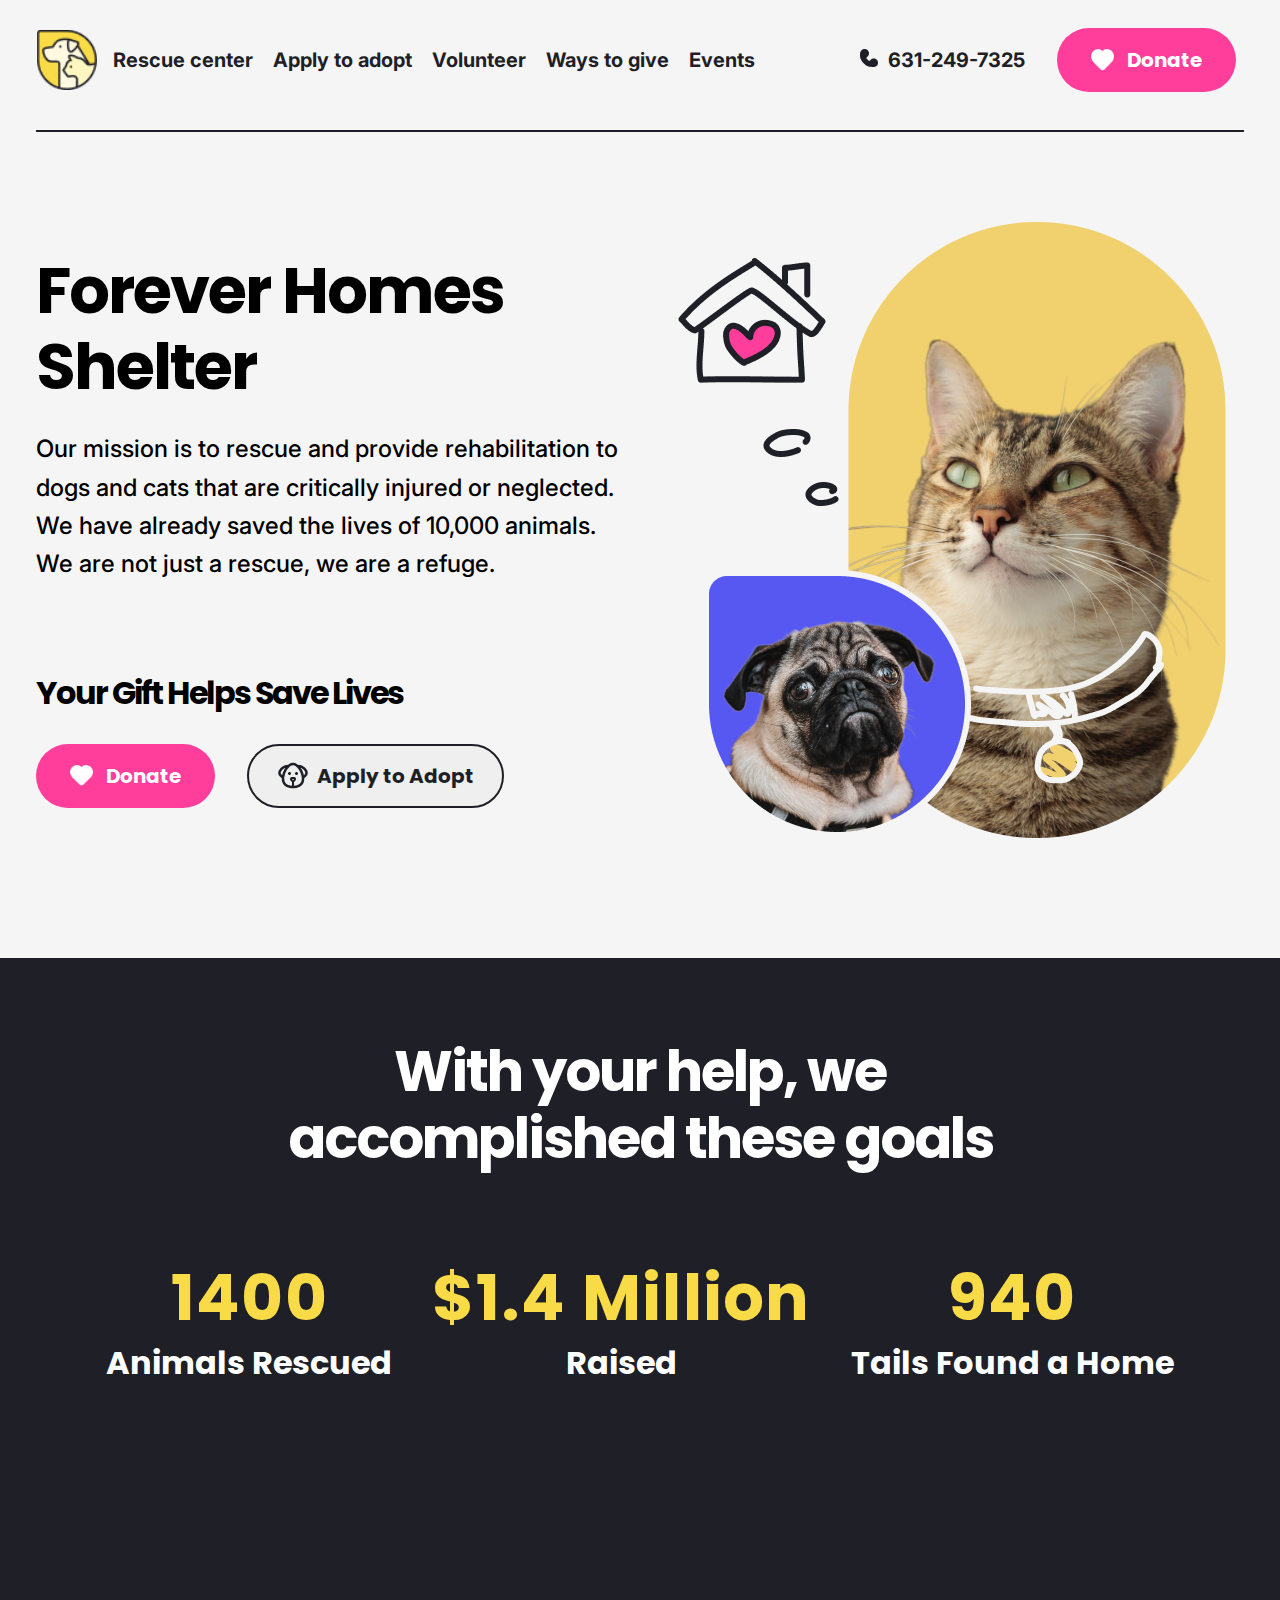
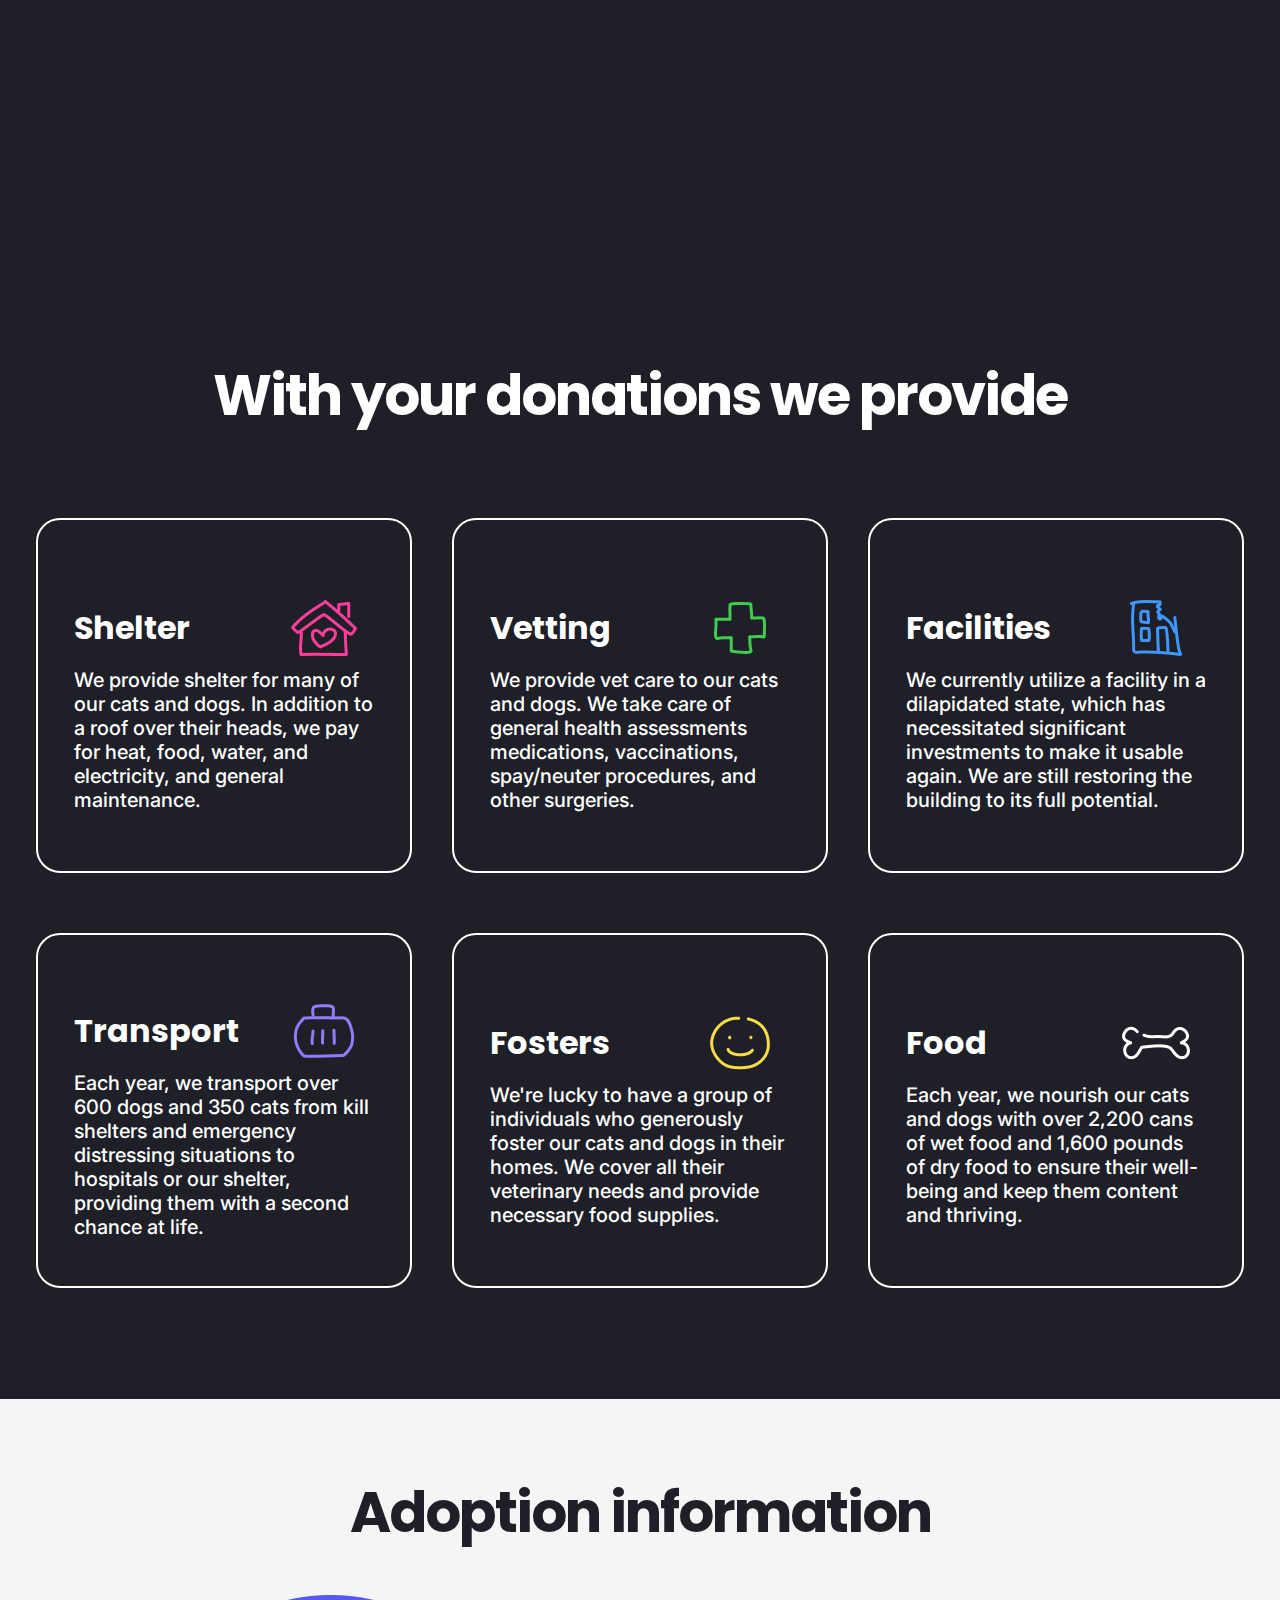
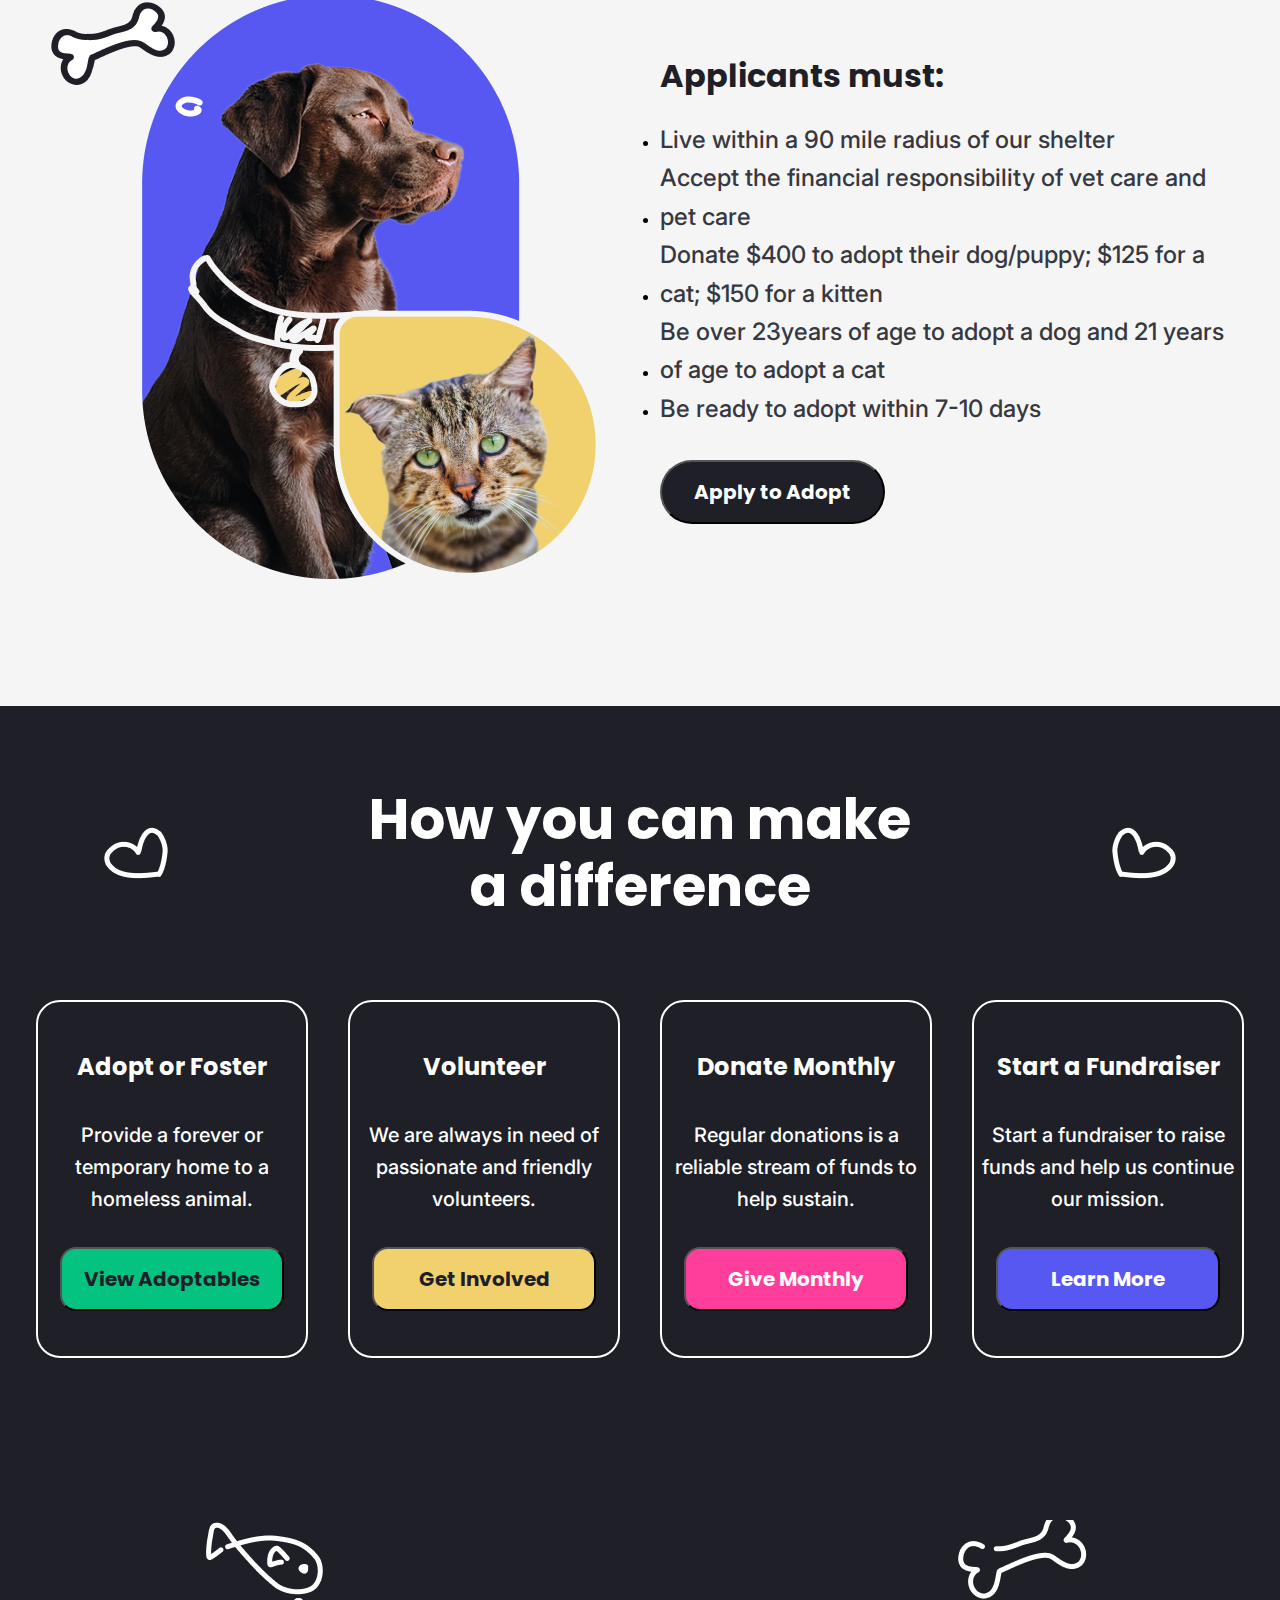
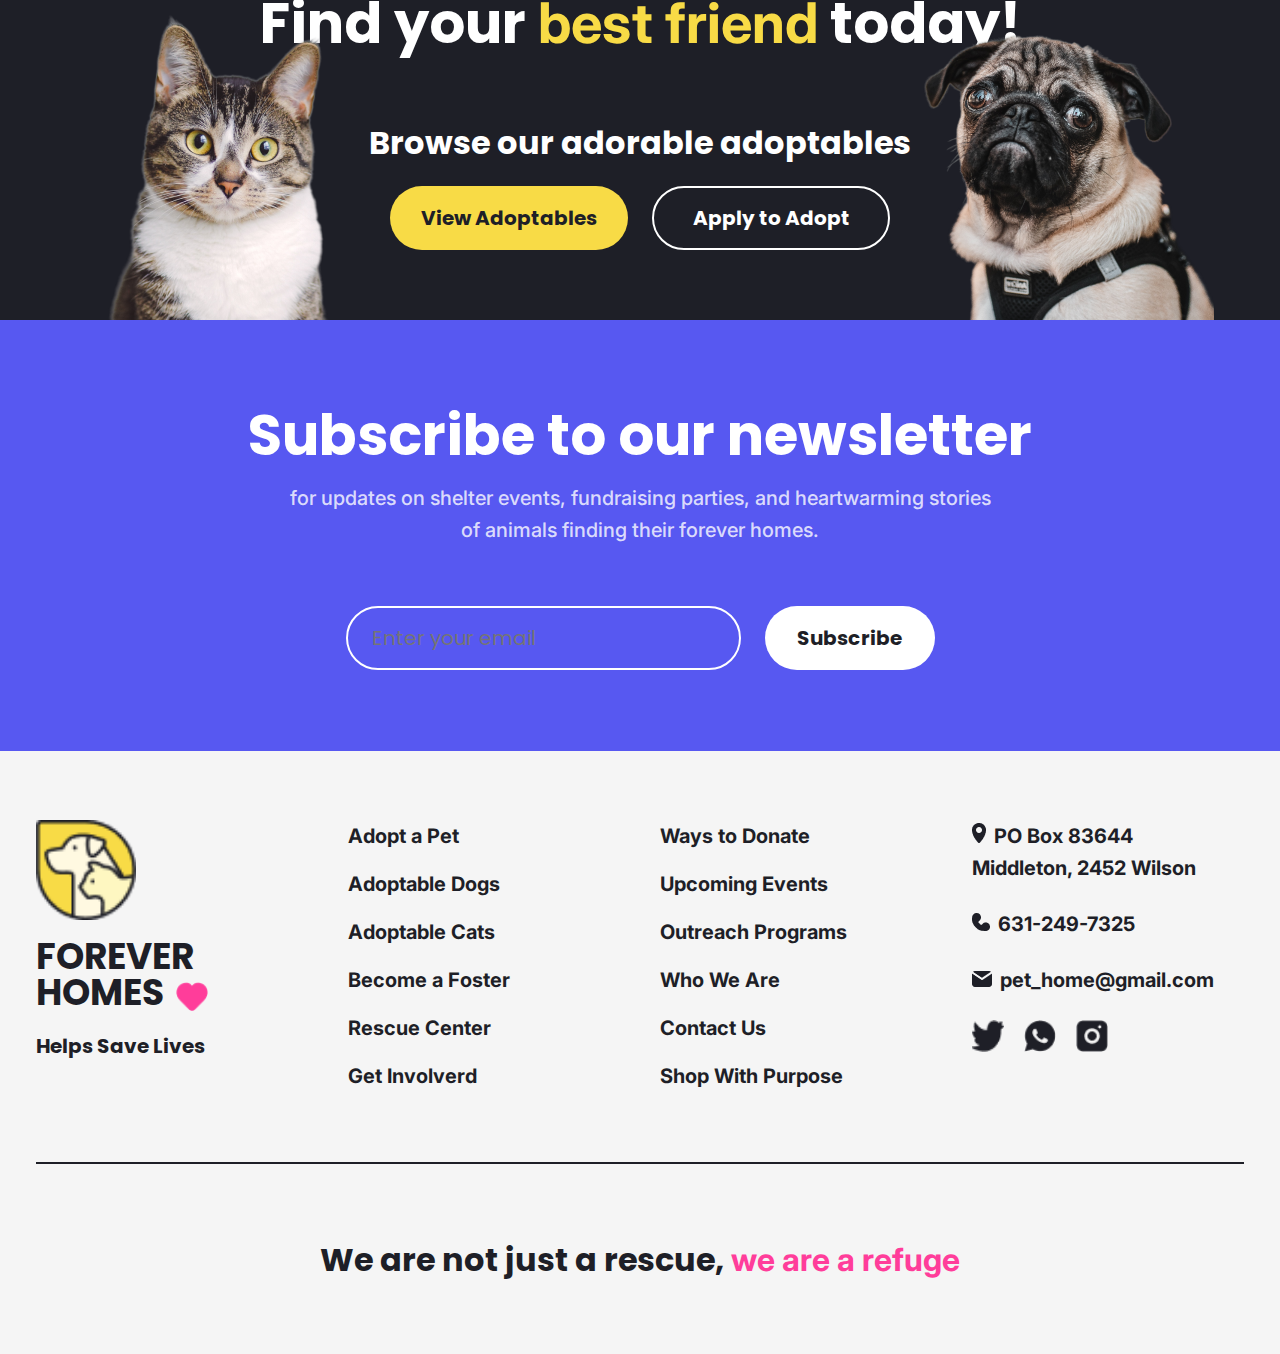
==== commit c9a2f945: "Fixed adopt block buttons alignment" ====
--- a/index.html
+++ b/index.html
@@ -10,7 +10,9 @@
     <link href="https://fonts.googleapis.com/css2?family=Poppins:ital,wght@0,100;0,200;0,300;0,400;0,500;0,600;0,700;0,800;0,900;1,100;1,200;1,300;1,400;1,500;1,600;1,700;1,800;1,900&display=swap" rel="stylesheet">
     <link href="https://fonts.googleapis.com/css2?family=Inter:wght@100..900&family=Poppins:ital,wght@0,100;0,200;0,300;0,400;0,500;0,600;0,700;0,800;0,900;1,100;1,200;1,300;1,400;1,500;1,600;1,700;1,800;1,900&display=swap" rel="stylesheet">
 
-    <link rel="stylesheet" href="style.css">
+    <link rel="stylesheet" href="style/style.css">
+    <link rel="stylesheet" href="style/header-footer-style.css">
+    <link rel="stylesheet" href="style/modal-style.css">
 </head>
 <body>
 
@@ -48,7 +50,7 @@
                 <div class="cta-block">
                     <h3>Your Gift Helps Save Lives</h3>
                     <div class="button-group">
-                        <button id="donate"><img src="assets/icons/heart-icon.png">Donate</button>
+                        <button id="donate" class="donate"><img src="assets/icons/heart-icon.png">Donate</button>
                         <button id="adopt"><img src="assets/icons/dog-icon.png">Apply to Adopt</button>
                     </div>
                 </div>
@@ -223,8 +225,10 @@
         <article>
             <h2>Find your <span class="highlight">best friend</span> today!</h2>
             <h3>Browse our adorable adoptables</h3>
-            <button id="view-adoptables">View Adoptables</button>
-            <button id="apply-to-adopt">Apply to Adopt</button>
+            <div>
+                <button id="view-adoptables">View Adoptables</button>
+                <button id="apply-to-adopt">Apply to Adopt</button>
+            </div> 
         </article>
 
         <div class="dog">
@@ -296,9 +300,91 @@
             <div class="footer-text">
                 <p>We are not just a rescue, <span class="pink-highlight">we are a refuge</span></p>
             </div>
-
         </div>
     </footer>
+
+    <dialog class="adopt-modal">
+        <div class="modal-title">
+            <h1>Apply to Adopt</h1>
+            <p>Small text description can go here</p>
+        </div>
+    
+        <div class="form">
+            <div class="email">
+                <form action="submit">
+                    <label for="email">Email<span class="required">*</span></label></br>
+                    <input type="email" id="email">
+                </form>
+            </div>
+            
+            <div class="full-name">
+                <form action="submit">
+                    <label for="full-name">Full name<span class="required">*</span></label></br>
+                    <input type="text" id="full-name">
+                </form>
+            </div>
+
+            <div class="date">
+                <div class="label-dob">
+                    <label for="date-selector">Date of birth <span class="required">*</span></label></br>
+                </div>
+
+                <div>
+                    <button>Day <img src="assets/icons/arrow-down.png"></button>
+                    <button>Month <img src="assets/icons/arrow-down.png"></button>
+                    <button>Year <img src="assets/icons/arrow-down.png"></button>
+                </div>
+            </div>
+
+            <div class="agree-buttons">
+                <div class="terms">
+                    <input type="checkbox" id="agree">
+                    <label for="agree" class="agree-label">I agree with <span class="agree-pink">Privacy Policy</span> and <span class="agree-pink">Terms of Condition</span></label>
+                </div>
+                <button id="wanna-adopt"><img src="assets/icons/white-dog-icon.png">I wanna Adopt!</button>
+                <button id="cancel"><img src="assets/icons/back-arrow.png">Cancel</button>
+            </div>
+        </div>
+    </dialog>
+
+    <dialog class="donate-modal">
+        <h1>Choose your Donate</h1>
+        <div class="donate-form">
+            <div class="email">
+                <form action="submit">
+                    <label for="email">Email<span class="required">*</span></label></br>
+                    <input type="email" id="email">
+                </form>
+            </div>
+
+            <div class="donation">
+                <form action="submit">
+                    <label for="donation">How much can you help?<span class="required">*</span></label></br>
+                    <input type="text" id="donation">
+                </form>
+            </div>
+
+            <div class="payment-method">
+                    <label>Payment Method<span class="required">*</span></label></br>
+                    <div class="payment">
+                        <div class="pix">
+                            <label for="pix">Pix</label>
+                            <input type="radio" id="pix">
+                        </div>
+                        <div class="credit-card">
+                            <label for="credit-card">Credit Card</label>
+                            <input type="radio" id="credit-card">
+                        </div>
+                        <div class="paypal">
+                            <label for="paypal">Paypal</label>
+                            <input type="radio" id="paypal"> 
+                        </div>
+                    </div>
+            </div>
+            <button id="help"><img src="assets/icons/heart-icon.png">I wanna help!</button>
+            <button id="cancel-donation"><img src="assets/icons/back-arrow.png">Cancel</button>
+        </div>
+    </dialog>
 
 <script src="app.js"></script>
 </body>
--- a/style/style.css
+++ b/style/style.css
@@ -0,0 +1,824 @@
+* {
+    padding: 0;
+    margin: 0;
+    box-sizing: border-box;
+    font-family: 'Inter', sans-serif;
+    text-decoration: none;
+}
+
+body {
+    min-height: 100vh;
+    background: #f5f5f5;
+}
+
+.divider {
+    width: 1208px;
+    height: 2px;
+    background-color: #1e1f27;
+    margin: 10px auto;
+}
+
+/* MAIN SCREEN */
+
+.main-screen {
+    background-color: #f5f5f5;
+    width: 100%;
+    height: 816px;
+    padding: 80px 0 120px 0;
+    gap: 40px;
+    display: flex;
+    flex-direction: row;
+    flex-wrap: nowrap;
+    justify-content: center;
+    align-items: center;
+    position: relative;
+}
+
+.main-content {
+    width: 1208px;
+    height: 616px;
+    gap: 40px;
+    padding: 0;
+    display: flex;
+    justify-content: center;
+    align-items: center;
+    flex-direction: row;
+    position: absolute;
+    align-self: flex-start;
+}
+
+.info-block {
+    width: 584px;
+    height: 555px;
+    gap: 48px;
+    top: 30.5px;
+    left: 0;
+    padding: 0;
+    display: flex;
+    flex-direction: column;
+    align-self: flex-start;
+    position: relative;
+}
+
+.text-block {
+    width: 584px;
+    height: 368px;
+    gap: 24px;
+    padding: 0;
+    display: flex;
+    flex-direction: column;
+}
+
+.text-block h1 {
+    font-size: 64px;
+    font-family: 'Poppins', sans-serif;
+    font-weight: 700;
+    line-height: 120%;
+    text-align: left;
+    vertical-align: text-top;
+    letter-spacing: -2px;
+}
+
+.text-block p {
+    font-size: 24px;
+    font-family: 'Inter', sans-serif;
+    font-weight: 500;
+    line-height: 160%;
+    width: 584px;
+    text-align: left;
+    vertical-align: text-top;
+}
+
+.cta-block {
+    width: 584px;
+    height: 139px;
+    padding: 0;
+    gap: 24px;
+    display: flex;
+    flex-direction: column;
+    position: relative;
+}
+
+.cta-block h3 {
+    font-size: 32px;
+    font-family: 'Poppins', sans-serif;
+    font-weight: bold;
+    text-align: left;
+    vertical-align: text-top;
+    letter-spacing: -2px;
+    width: 584px;
+}
+
+.button-group {
+    height:64px;
+    width:584px;
+    padding:0px;
+    display:flex;
+    flex-direction:row;
+    flex-wrap:nowrap;
+    justify-content:flex-start;
+    align-items:center;
+    gap:32px;
+    position:absolute;
+    top:75px;
+    left:0px;
+}
+
+#adopt {
+    width: 257px;
+    height: 64px;
+    border-radius: 32px;
+    border: 2px solid #1e1f27;
+    padding: 16px 32px;
+    gap: 8px;
+    color: #1e1f27;
+    font-size: 20px;
+    font-family: 'Poppins', sans-serif;
+    font-weight: 700;
+    line-height: 32px;
+    box-sizing: border-box;
+    white-space: nowrap;
+    display: flex;
+    justify-content: center;
+    align-items: center;
+    align-self: flex-start;
+    position:relative ;
+    cursor: pointer;
+}
+
+.main-img {
+    width: 584px;
+    height: 616px;
+    padding: 0 28px;
+    display: flex;
+    flex-direction: row;
+    justify-content: center;
+    align-items: center;
+    position: relative;
+    align-self: flex-start;
+    top: 0px;
+}
+
+.main-img img {
+    height: 616px;
+    display: block;
+}
+
+/* STATS BLOCK */
+
+.stats-block {
+    width: 100%;
+    height: 924px;
+    padding: 80px 0;
+    display: flex;
+    flex-direction: column;
+    justify-content: center;
+    align-items: center;
+    position: relative;
+    background: #1e1f27;
+}
+
+.stats-content {
+    width: 1208px;
+    height: 764px;
+    padding: 0px;
+    gap: 80px;
+    display: flex;
+    flex-direction: column;
+    position: relative;
+}
+
+.text-info {
+    width: 1208px;
+    height: 358px;
+    gap: 80px;
+    display: flex;
+    flex-direction: column;
+    justify-content: space-between;
+    align-items: center;
+}
+
+.text-info h2 {
+    color: #fff;
+    font-size: 56px;
+    font-family: 'Poppins', sans-serif;
+    font-weight: 700;
+    line-height: 120%;
+    text-align: center;
+    vertical-align: text-top;
+    letter-spacing: -2px;
+}
+
+.stats {
+    width: 1208px;
+    height: 144px;
+    padding: 0px;
+    gap: 40px;
+    display: flex;
+    flex-direction: row;
+    justify-content: center;
+    align-items :center;
+    position: relative;
+}
+
+.stats h3 {
+    font-size: 64px;
+    font-family: 'Poppins', sans-serif;
+    font-weight: 700;
+    line-height: 120%;
+    text-align: center;
+    letter-spacing: 1.28px;
+    color: #f8db46;
+}
+
+.stats p {
+    font-size: 32px;
+    font-family: 'Poppins', sans-serif;
+    font-weight: 700;
+    line-height: 160%;
+    text-align: center;
+    color: #fff;
+}
+
+.rescued .raised .found-home {
+    width: 376px;
+    height:144px;
+    padding: 0px;
+    gap: 16px;
+    display: flex;
+    flex-direction: column;
+}
+
+/* DONATIONS BLOCK */
+
+.donations-block {
+    width: 100%;
+    height: 1117px;
+    padding: 80px 0 120px 0;
+    display: flex;
+    flex-direction: column;
+    justify-content: center;
+    align-items: center;
+    position: relative; 
+    background: #1e1f27;
+}
+
+.donations-content {
+    width: 1208px;
+    height: 917px;
+    gap: 80px;
+    padding: 0px;
+    display: flex;
+    flex-direction: column;
+    justify-content: center;
+    align-items: center;
+    position: relative;
+}
+
+.donations-content h2 {
+    color: #fff;
+    font-size: 56px;
+    font-family: 'Poppins', sans-serif;
+    text-align: center;
+    vertical-align: text-top;
+    letter-spacing: -2px;
+}
+
+.cards {
+    width: 1208px;
+    height: 770px;
+    padding: 0px;
+    gap: 60px;
+    display: flex;
+    flex-direction: column;
+    position: relative;
+}
+
+.cards h3 {
+    font-size: 32px;
+    font-family: 'Poppins', sans-serif;
+    color: #fff;
+    text-align: left;
+    vertical-align: text-top;
+    position: relative;
+}
+
+.cards h3 img {
+    position: absolute;
+    right: 0;
+    top: 50%;
+    transform: translateY(-50%);
+}
+
+.card-text {
+    width: 100%;
+    padding-top: 24px;
+    gap: 16px;
+    display: flex;
+    flex-direction: column;
+}
+
+.cards p {
+    font-size: 20px;
+    font-family: 'Inter', sans-serif;
+    font-weight: 500;
+    font-style: light;
+    color: #fff;
+    text-align: left;
+    display: inline-block;
+    position: relative;
+}
+
+.first-row {
+    width: 1208px;
+    height: 355px;
+    padding: 0px;
+    gap: 40px;
+    display: flex;
+    flex-direction: row;
+    align-items: center;
+    justify-content: center;
+    position: relative;
+}
+
+.cards article {
+    width: 376px;
+    height: 355px;
+    box-sizing: border-box;
+    border: 2px solid #fff;
+    border-radius: 24px;
+    padding: 36px;
+    display: flex;
+    flex-direction: column;
+    flex-shrink: 0;
+    justify-content: center;
+    align-items: center;
+    position: relative;
+}
+
+.facilities {
+    width: 376px;
+    height: 355px;
+    box-sizing: border-box;
+    border: 2px solid #fff;
+    border-radius: 24px;
+    padding: 36px;
+    display: flex;
+    flex-direction: column;
+    justify-content: center;
+    align-items: center;
+    position: relative;
+}
+
+.second-row {
+    width: 1208px;
+    height: 355px;
+    padding: 0px;
+    gap: 40px;
+    display: flex;
+    flex-direction: row;
+    align-items: center;
+    justify-content: center;
+    position: relative;
+}
+
+
+/* ADOPT INFO BLOCK */
+
+.adopt-info-block {
+    width: 100%;
+    height: 907px;
+    padding: 80px 0 120px 0;
+    display: flex;
+    flex-direction: column;
+    justify-content: center;
+    align-items: center;
+    position: relative;
+    background: #f5f5f5;
+}
+
+.adopt-info-container {
+    width: 1208px;
+    height: 707px;
+    gap: 24px;
+    display: flex;
+    flex-direction: column;
+    justify-content: center;
+    align-items: center;
+    position: relative;
+}
+
+.adopt-info-container h2 {
+    color: #1e1f27;
+    font-size: 56px;
+    font-family: 'Poppins', sans-serif;
+    letter-spacing: -2px;
+    text-align: center;
+    vertical-align: text-top;
+}
+
+.adopt-info-content {
+    width: 1208px;
+    height: 616px;
+    padding: 0px;
+    gap: 40px;
+    display: flex;
+    flex-direction: row;
+    justify-content: center;
+    align-items: center;
+    position: relative;
+}
+
+.adopt-info-img {
+    width: 584px;
+    height: 616px;
+    padding: 0px;
+    display: flex;
+    flex-direction: row;
+    justify-content: center;
+    align-items: center;
+    position: relative;
+
+}
+
+.adopt-info-img img {
+    max-width: 100%;
+    display: block;
+}
+
+.adopt-info-content article {
+    width: 584px;
+    gap: 32px;
+    box-sizing: border-box;
+    display: flex;
+    flex-direction: column;
+    justify-content: center;
+    align-items: flex-start;
+    position: relative;
+}
+
+.adopt-info-text {
+    width: 100%;
+    gap: 20px;
+    display: flex;
+    flex-direction: column;
+    align-items: flex-start;
+}
+
+.adopt-info-text h3 {
+    color: #1e1f27;
+    font-size: 32px;
+    font-family: 'Poppins', sans-serif;
+    font-weight: 700;
+    line-height: 160%;
+}
+
+.adopt-info-text ul li p {
+    color:#37383f;
+    font-size: 24px;
+    font-family: 'Inter', sans-serif;
+    font-weight: 500;
+    line-height: 160%;
+    text-align: left;
+    display: inline-block;
+}
+
+.adopt-info-content article button {
+    background: #1e1f27;
+    color: #fff;
+    height: 64px;
+    padding: 16px 32px;
+    border-radius: 32px;
+    gap: 8px;
+    font-size: 20px;
+    font-family: 'Poppins', sans-serif;
+    font-weight: 700;
+    line-height: 32px;
+    display: flex;
+    justify-content: center;
+    align-items: center;
+    cursor: pointer;
+}
+
+/* DIFFERENCE BLOCK */
+
+.difference-block {
+    background: #1e1f27;
+    width: 100%;
+    padding: 80px 0;
+    display: flex;
+    flex-direction: column;
+    justify-content: center;
+    align-items: center;
+}
+
+.difference-content {
+    width: 1208px;
+    gap: 80px;
+    display: flex;
+    flex-direction: column;
+    justify-content: center;
+    align-items: center;
+    position: relative;
+}
+
+.diff-title {
+    width: 1208px;
+    gap: 110px;
+    padding: 0 50px;
+    display: flex;
+    flex-direction: row;
+    justify-content: space-between;
+    align-items: center;
+}
+
+.diff-title h2 {
+    color: #fff;
+    font-size: 56px;
+    font-family: 'Poppins', sans-serif;
+    flex-grow: 1;
+    font-weight: 700;
+    line-height: 120%;
+    text-align: center;
+}
+
+.diff-cards {
+    width: 1208px;
+    gap: 40px;
+    display: flex;
+    justify-content: center;
+    align-items: center;
+}
+
+.diff-cards article {
+    width: 272px;
+    height: 358px;
+    gap: 32px;
+    box-sizing: border-box;
+    border-radius: 24px;
+    border: 2px solid #fff;
+    display: flex;
+    flex-direction: column;
+    justify-content: center;
+    align-items: center;
+}
+
+.diff-cards article h3 {
+    color: #fff;
+    font-size: 24px;
+    font-family: 'Poppins', sans-serif;
+    font-weight: 700;
+    line-height: 160%;
+    text-align: center;
+    display: inline-block;
+}
+
+.diff-cards p {
+    color: #fff;
+    font-size: 20px;
+    font-family: 'Inter', sans-serif;
+    font-weight: 500;
+    line-height: 160%;
+    text-align: center;
+    display: inline-block;
+}
+
+.diff-cards button {
+    width: 224px;
+    height: 64px;
+    padding: 16px 24px;
+    border-radius: 16px;
+    font-size: 20px;
+    font-family: 'Poppins', sans-serif;
+    font-weight: 700;
+    line-height: 32px;
+    display: flex;
+    justify-content: center;
+    align-items: center;
+    white-space: nowrap;
+    cursor: pointer;
+}
+
+#view-adoptables-card {
+    color: #1e1f27;
+    background: #04c27f;
+}
+
+#volunteer {
+    color: #1e1f27;
+    background: #f1d06e;
+}
+
+#donate-monthly {
+    color: #fff;
+    background: #ff3d9a;
+}
+
+#start-fundraiser {
+    color: #fff;
+    background: #5758f1;
+}
+
+/* ADOPT BLOCK */
+
+.adopt-block {
+    background: #1e1f27;
+    width: 100%;
+    height: 482px;
+    padding: 0;
+    margin: 0;
+    display: flex;
+    flex-direction: row;
+    justify-content: center;
+    align-items: center;
+    position: relative;
+}
+
+.adopt-block div {
+    width: 300px;
+    height: 400px;
+    bottom: 0px;
+    display: flex;
+    flex-direction: column;
+    justify-content: flex-end;
+    align-items: flex-end;
+    position: absolute;
+    overflow: hidden;
+}
+
+.cat {
+    left: 66px;
+}
+
+.dog {
+    right: 66px;
+}
+
+.adopt-block div img {
+    max-width: 100%;
+    display: block;
+}
+
+.adopt-block article {
+    width: 1208px;
+    gap: 60px;
+    display: flex;
+    flex-direction: column;
+    justify-content: center;
+    align-items: center;
+}
+
+.adopt-block article h2 {
+    color: #fff;
+    font-size: 56px;
+    font-family: 'Poppins', sans-serif;
+    font-weight: 700;
+    line-height: 120%;
+    text-align: center;
+}
+
+.highlight {
+    color: #f8db46;
+}
+
+.adopt-block article h3 {
+    color: #fff;
+    font-size: 32px;
+    font-family: 'Poppins', sans-serif;
+    font-weight: 700;
+    line-height: 160%;
+    text-align: center;
+}
+
+.adopt-block article div {
+    width: 1208px;
+    height: 64px;
+    gap: 24px;
+    display: flex;
+    flex-direction: row;
+    justify-content: center;
+    align-items: center;
+    bottom: 70px;
+}
+
+.adopt-block article button {
+    width: 238px;
+    height: 64px;
+    padding: 16px 32px;
+    gap: 8px;
+    border: none;
+    border-radius: 32px;
+    font-size: 20px;
+    font-family: 'Poppins', sans-serif;
+    font-weight: 700;
+    line-height: 32px;
+    display: flex;
+    justify-content: center;
+    align-items: center;
+    white-space: nowrap;
+    cursor: pointer;
+}
+
+#view-adoptables {
+    background: #f8db46;
+    color: #1e1f27;
+}
+
+#apply-to-adopt {
+    background: transparent;
+    color: #fff;
+    border: 2px solid #fff;
+}
+
+/* SUBSCRIPTION BLOCK */
+
+.subscription-block {
+    background: #5758f1;
+    width: 100%;
+    height: 431px;
+    padding: 80px 0;
+    gap: 60px;
+    display: flex;
+    flex-direction: column;
+    justify-content: center;
+    align-items: center;
+}
+
+.sub-container {
+    width: 1208px;
+    gap: 60px;
+    display: flex;
+    flex-direction: column;
+    justify-content: center;
+    align-items: center;
+}
+
+.sub-container article {
+    width: 1208px;
+    gap: 12px;
+    display: flex;
+    flex-direction: column;
+    justify-content: center;
+    align-items: center;
+}
+
+.sub-container article h2 {
+    color: #fff;
+    font-size: 56px;
+    font-family: 'Poppins', sans-serif;
+    font-weight: 700;
+    line-height: 120%;
+    text-align: center;
+}
+
+.sub-container article p {
+    color:#fffc;
+    font-size: 20px;
+    font-family: 'Inter', sans-serif;
+    font-weight: 500;
+    line-height: 160%;
+    text-align: center;
+}
+
+.sub-container form {
+    width: 1208px;
+    gap: 24px;
+    display: flex;
+    justify-content: center;
+    align-items: center;
+}
+
+.sub-container form input {
+    border: 2px solid #fff;
+    background: transparent;
+    font-size: 20px;
+    font-family: 'Poppins', sans-serif;
+    font-weight: 400;
+    line-height: 160%;
+    width: 395px;
+    height: 64px;
+    padding: 16px 136px 16px 24px;
+    gap: 8px;
+    box-sizing: border-box;
+    border-radius: 32px;
+    display: flex;
+}
+
+.sub-container form button {
+    background: #fff;
+    color: #1e1f27;
+    font-size: 20px;
+    font-family: 'Poppins';
+    font-weight: 700;
+    line-height: 32px;
+    width: 170px;
+    height: 64px;
+    padding: 16px 32px;
+    gap: 8px;
+    border: none;
+    border-radius: 32px;
+    display: flex;
+    justify-content: center;
+    align-items: center;
+    cursor: pointer;
+}--- a/style/header-footer-style.css
+++ b/style/header-footer-style.css
@@ -0,0 +1,259 @@
+/* NAVIGATION BAR */
+
+header {
+    background: #f5f5f5;
+    width: 100%;
+    height: 120px;
+    padding: 0 116px;
+    display: flex;
+    justify-content: center;
+    align-items: center;
+    position: relative;
+}
+
+.navbar {
+    width: 1208px;
+    height: 64px;
+    gap: 85px;
+    display: flex;
+    flex-direction: row;
+    justify-content: center;
+    align-items: center;
+}
+
+.left-options {
+    width: 730px;
+    height: 60px;
+    gap: 16px;
+    display: flex;
+    flex-direction: row;
+    justify-content: center;
+    align-items: center;
+}
+
+.logotype {
+    width: 60px;
+    height: 60px;
+    display: flex;
+    justify-content: center;
+    align-items: center;
+}
+
+.left-options ul {
+    list-style: none;
+    width: 654px;
+    height: 32px;
+    gap: 20px;
+    display: flex;
+    align-items: flex-start;
+}
+
+.left-options ul li a {
+    color: #1e1f27;
+    font-size: 20px;
+    font-family: 'Inter', sans-serif;
+    font-weight: 700;
+    line-height: 32px;
+}
+
+.right-options {
+    width: 391px;
+    height: 64px;
+    gap: 32px;
+    display: flex;
+    justify-content: center;
+    align-items: center;
+}
+
+.right-options a {
+    color: #1e1f27;
+    font-size: 20px;
+    font-family: 'Inter', sans-serif;
+    font-weight: 700;
+    line-height: 32px;
+}
+
+.right-options a img {
+    margin-right: 10px;
+}
+
+#donate {
+    width: 179px;
+    height: 64px;
+    color: #fff;
+    font-size: 20px;
+    font-family: 'Poppins', sans-serif;
+    font-weight: 700;
+    line-height: 32px;
+    background-color: #ff3d9a;
+    border: none;
+    border-radius: 32px;
+    cursor: pointer;
+    display: flex;
+    justify-content: center;
+    align-items: center;
+    position: relative;
+    gap: 8px;
+    padding: 16px 32px;
+}
+
+#donate img {
+    width: 23px;
+    margin-right: 5px;
+    vertical-align: middle;
+}
+
+/* FOOTER */
+
+footer {
+    background: #f5f5f5;
+    width: 100%;
+    height: 603px;
+    padding: 80px 0;
+    display: flex;
+    flex-direction: column;
+    justify-content: center;
+    align-items: center;
+}
+
+.footer-content {
+    width: 1208px;
+    gap: 60px;
+    display: flex;
+    flex-direction: column;
+    justify-content: center;
+    align-items: center;
+}
+
+.links-block {
+    width: 1208px;
+    height: 272px;
+    display: flex;
+    justify-content: space-between;
+    align-items: flex-start;
+}
+
+.links-block .logo {
+    width: 272px;
+    height: 242px;
+    gap: 19px;
+    display: flex;
+    flex-direction: column;
+    align-items: flex-start;
+    position: relative;
+}
+
+.links-block .logo img {
+    width: 100px;
+    height: 100px;
+    display: flex;
+}
+
+.links-block .name {
+    color: #1e1f27;
+    font-size: 36px;
+    font-family: 'Poppins', sans-serif;
+    font-weight: 700;
+    line-height: 100%;
+    display: inline;
+    align-items: center;
+    margin: 0;
+}
+
+.links-block .name img {
+    width: 32px;
+    height: 29px;
+    display: flex;
+    position: absolute;
+    bottom: 51px;
+    right: 100px;
+}
+
+.logo-text {
+    color: #1e1f27;
+    font-size: 20px;
+    font-family: 'Poppins', sans-serif;
+    font-weight: 700;
+    line-height: 32px;
+    white-space: nowrap;
+}
+
+.links-block article {
+    width: 272px;
+    height: 272px;
+    gap: 16px;
+    display: flex;
+    flex-direction: column;
+    justify-content: space-between;
+    align-items: flex-start;
+}
+
+.links-block article a {
+    color: #1e1f27;
+    font-size: 20px;
+    font-family: 'Inter', sans-serif;
+    font-weight: 700;
+    line-height: 32px;
+}
+
+.contacts {
+    width: 272px;
+    height: 232px;
+    gap: 24px;
+    display: flex;
+    flex-direction: column;
+    align-items: flex-start;
+}
+
+.contacts-info {
+    width: 100%;
+    gap: 24px;
+    display: flex;
+    flex-direction: column;
+    align-items: flex-start;
+}
+
+.contacts-info p {
+    color: #1e1f27;
+    font-size: 20px;
+    font-family: 'Inter', sans-serif;
+    font-weight: 700;
+    line-height: 32px;
+}
+
+.contacts-info p img {
+    margin-right: 8px;
+}
+
+.socials {
+    width: 272px;
+    height: 32px;
+    gap: 20px;
+    display: flex;
+    align-items: flex-start;
+}
+
+.socials img {
+    width: 32px;
+    height: 32px;
+}
+
+.footer-text {
+    width: 1208px;
+    height: 51px;
+    display: flex;
+    justify-content: center;
+    align-items: center;
+}
+
+.footer-text p {
+    color: #1e1f27;
+    font-size: 32px;
+    font-family: 'Poppins', sans-serif;
+    font-weight: 700;
+    line-height: 160%;
+}
+
+.pink-highlight {
+    color: #ff3d9a;
+}--- a/style/modal-style.css
+++ b/style/modal-style.css
@@ -0,0 +1,415 @@
+dialog {
+    background: #fff;
+    padding: 32px;
+    gap: 48px;
+    border-radius: 32px;
+    border: none;
+    flex-direction: column;
+    justify-content: center;
+    align-items: center;
+    position: fixed;
+    top: 50%;
+    left: 50%;
+    transform: translate(-50%, -50%);
+}
+
+/* ADOPT MODAL */
+
+.adopt-modal {
+    width: 448px;
+    height: 686px;
+}
+
+.modal-title {
+    width: 384px;
+    height: 86px;
+    gap: 4px;
+    display: flex;
+    flex-direction: column;
+    justify-content: center;
+    align-items: center;
+}
+
+.modal-title h1 {
+    color: #1e1f27;
+    font-size: 48px;
+    padding-bottom: 4px;
+    font-family: 'Poppins';
+    font-weight: 700;
+    line-height: 120%;
+    text-align: center;
+}
+
+.modal-title p {
+    color: #1e1f27;
+    font-size: 18px;
+    font-family: 'Poppins', sans-serif;
+    font-weight: 500;
+    line-height: 24px;
+    text-align: center;
+}
+
+.form {
+    width: 384px;
+    height: 488px;
+    gap: 24px;
+    padding: 0;
+    top: 166px;
+    left: 32px;
+    display: flex;
+    flex-direction: column;
+    align-items: center;
+    position: fixed;
+}
+
+.form div {
+    width: 100%;
+    height: 80px;
+    gap: 8px;
+    display: flex;
+    flex-direction: column;
+    align-items: flex-start;
+}
+
+.email, .full-name, .date label {
+    color: #ff3d9a;
+    font-size: 12px;
+    font-family: 'Poppins', sans-serif;
+    font-weight: 700;
+    line-height: 16px;
+    text-transform: uppercase;
+}
+
+.required {
+    color: #3f96fc;
+}
+
+.form div input {
+    background: transparent;
+    width: 384px;
+    height: 56px;
+    padding: 16px;
+    gap: 10px;
+    box-sizing: border-box;
+    border-radius: 8px;
+    display: flex;
+}
+
+.form .email input {
+    border: 1px solid #937aff;
+}
+
+.form .full-name input {
+    border: 1px solid #3f96fc;
+}
+
+.date {
+    width: 100%;
+    height: 80px;
+    gap: 8px;
+    display: flex;
+    flex-direction: column;
+    align-items: flex-start;
+}
+
+.label-dob {
+    width: 94px;
+    height: 16px;
+}
+
+.date div {
+    width: 384px;
+    height: 56px;
+    gap: 8px;
+    display: flex;
+    flex-direction: row;
+    align-items: center;
+}
+
+.date div button {
+    background: transparent;
+    width: 122.67px;
+    height: 56px;
+    padding: 16px;
+    gap: 8px;
+    box-sizing: border-box;
+    border: 1px solid #3f96fc;
+    border-radius: 8px;
+    align-items: center;
+    color: #37383f;
+    font-size: 16px;
+    font-family: 'Poppins', sans-serif;
+    font-weight: 500;
+    line-height: 24px;
+    justify-content: space-between;
+    align-items: center;
+}
+
+.date div button img {
+    width: 8px;
+    height:4.94px;
+    margin-top: 5.53px;
+    margin-left: 4px;
+}
+
+.agree-buttons {
+    width: 384px;
+    height: 176px;
+    gap: 12px;
+    display: flex;
+    flex-direction: column;
+    align-items: center;
+}
+
+.terms {
+    width: 384px;
+    height: 24px;
+    gap: 12px;
+    align-items: center;
+}
+
+.agree-label {
+    color: #1e1f27;
+    font-size: 12px;
+    font-family: 'Poppins', sans-serif;
+    font-weight: 500;
+    line-height: 16px;
+}
+
+.agree-pink {
+    color: #ff3d9a;
+}
+
+#agree {
+    display: none;
+}
+
+#agree + label:before {
+    content: '';
+    width: 24px;
+    height: 24px;
+    border-radius: 50%;
+    padding: 0;
+    background: #37383f;
+    display: inline-block;
+    vertical-align: middle;
+    margin-right: 12px;
+    cursor: pointer;
+}
+
+#agree:checked + label:before {
+    background-image: url("data:image/svg+xml,%0A%3Csvg xmlns='http://www.w3.org/2000/svg' width='14' height='14' viewBox='0 0 10 10'%3E%3Cg class='nc-icon-wrapper' stroke-width='1' fill='%23555555'%3E%3Cpath fill='none' stroke='%23FFFFFF' stroke-linecap='round' stroke-linejoin='round' stroke-miterlimit='10' data-cap='butt' d='M2.83 4.72l1.58 1.58 2.83-2.83'/%3E%3C/g%3E%3C/svg%3E");
+    background: #04c27f;
+    background-position: center;
+    border: none;
+    padding:0;
+}
+
+.agree {
+    color: #1e1f27;
+    font-size: 12px;
+    font-family: 'Poppins', sans-serif;
+    font-weight: 500;
+    line-height: 16px;
+}
+
+.agree-highlight {
+    color: #3f96fc;
+}
+
+.agree-buttons button {
+    width: 384px;
+    height: 64px;
+    padding: 16px 24px;
+    gap: 8px;
+    color: #fff;
+    font-size: 18px;
+    font-family: 'Poppins', sans-serif;
+    font-weight: 700;
+    line-height: 24px;
+    border: none;
+    border-radius: 8px;
+    display: flex;
+    justify-content: center;
+    align-items: center;
+    cursor: pointer;
+}
+
+#wanna-adopt {
+    background: #04c27f;
+}
+
+#cancel {
+    background: #37383f;
+}
+
+/* DONATE MODAL */
+
+.donate-modal {
+    width: 480px;
+    height: 716px;
+}
+
+.donate-modal h1 {
+    color: #1e1f27;
+    font-size: 48px;
+    font-family: 'Poppins', sans-serif;
+    font-weight: 700;
+    line-height: 120%;
+    text-align: center;
+    display: inline-block;
+}
+
+.donate-form {
+    width: 416px;
+    height: 488px;
+    padding: 32px 16px;
+    gap: 24px;
+    display: flex;
+    flex-direction: column;
+    align-items: center;
+    position: fixed;
+}
+
+.email {
+    width: 416px;
+    height: 80px;
+    gap: 8px;
+    display: flex;
+    flex-direction: column;
+    align-items: flex-start;
+}
+
+.email input {
+    background: transparent;
+    width: 416px;
+    height: 56px;
+    padding: 16px;
+    gap: 10px;
+    box-sizing: border-box;
+    border-radius: 8px;
+    border: 1px solid #937aff;
+    display: flex;
+}
+
+.donation label {
+    color: #ff3d9a;
+    font-size: 12px;
+    font-family: 'Poppins', sans-serif;
+    font-weight: 700;
+    line-height: 16px;
+    text-transform: uppercase;
+}
+
+.donation input {
+    background: transparent;
+    width: 416px;
+    height: 56px;
+    padding: 16px;
+    gap: 10px;
+    box-sizing: border-box;
+    border-radius: 8px;
+    border: 1px solid #3f96fc;
+    display: flex;
+}
+
+.payment-method {
+    width: 416px;
+    height: 104px;
+    display: flex;
+    flex-direction: column;
+    justify-content: center;
+    align-items: flex-start;
+}
+
+.payment-method label {
+    color: #ff3d9a;
+    font-size: 12px;
+    font-family: 'Poppins', sans-serif;
+    font-weight: 700;
+    line-height: 16px;
+    text-transform: uppercase;
+}
+
+.payment {
+    width: 416px;
+    height: 80px;
+    gap: 8px;
+    display: flex;
+    flex-direction: row;
+    justify-content: flex-start;
+    align-items: center;
+    position: relative;
+}
+
+.payment label {
+    color: #1e1f27;
+    font-size: 16px;
+    font-family: 'Poppins', sans-serif;
+    font-weight: 500;
+    line-height: 24px;
+    align-self: flex-start;
+    text-transform: capitalize;
+}
+
+.payment input {
+    padding: 4px;
+}
+
+.pix, .paypal {
+    background: transparent;
+    width: 133.33px;
+    height: 56px;
+    padding: 16px;
+    gap: 8px;
+    top: 12px;
+    box-sizing: border-box;
+    border: 1px solid #3f96fc;
+    border-radius: 8px;
+    display: flex;
+    align-items: center;
+    align-self: flex-start;
+}
+
+.credit-card {
+    background: transparent;
+    width: 133.33px;
+    height: 80px;
+    padding: 16px;
+    gap: 8px;
+    margin-bottom: 14px;
+    box-sizing: border-box;
+    border: 1px solid #3f96fc;
+    border-radius: 8px;
+    display: flex;
+    justify-content: flex-start;
+    align-items: center;
+    align-self: center;
+}
+
+.donate-form button {
+    height: 64px;
+    padding: 16px 32px;
+    gap: 8px;
+    border: none;
+    border-radius: 32px;
+    display: flex;
+    justify-content: center;
+    align-items: center;
+    color: #fff;
+    font-size: 20px;
+    font-family: 'Poppins', sans-serif;
+    font-weight: 700;
+    line-height: 32px;
+    cursor: pointer;
+}
+
+#help {
+    background: #ff3d9a;
+    width: 249px;
+}
+
+#cancel-donation {
+    background: #37383f;
+    width: 177px;
+}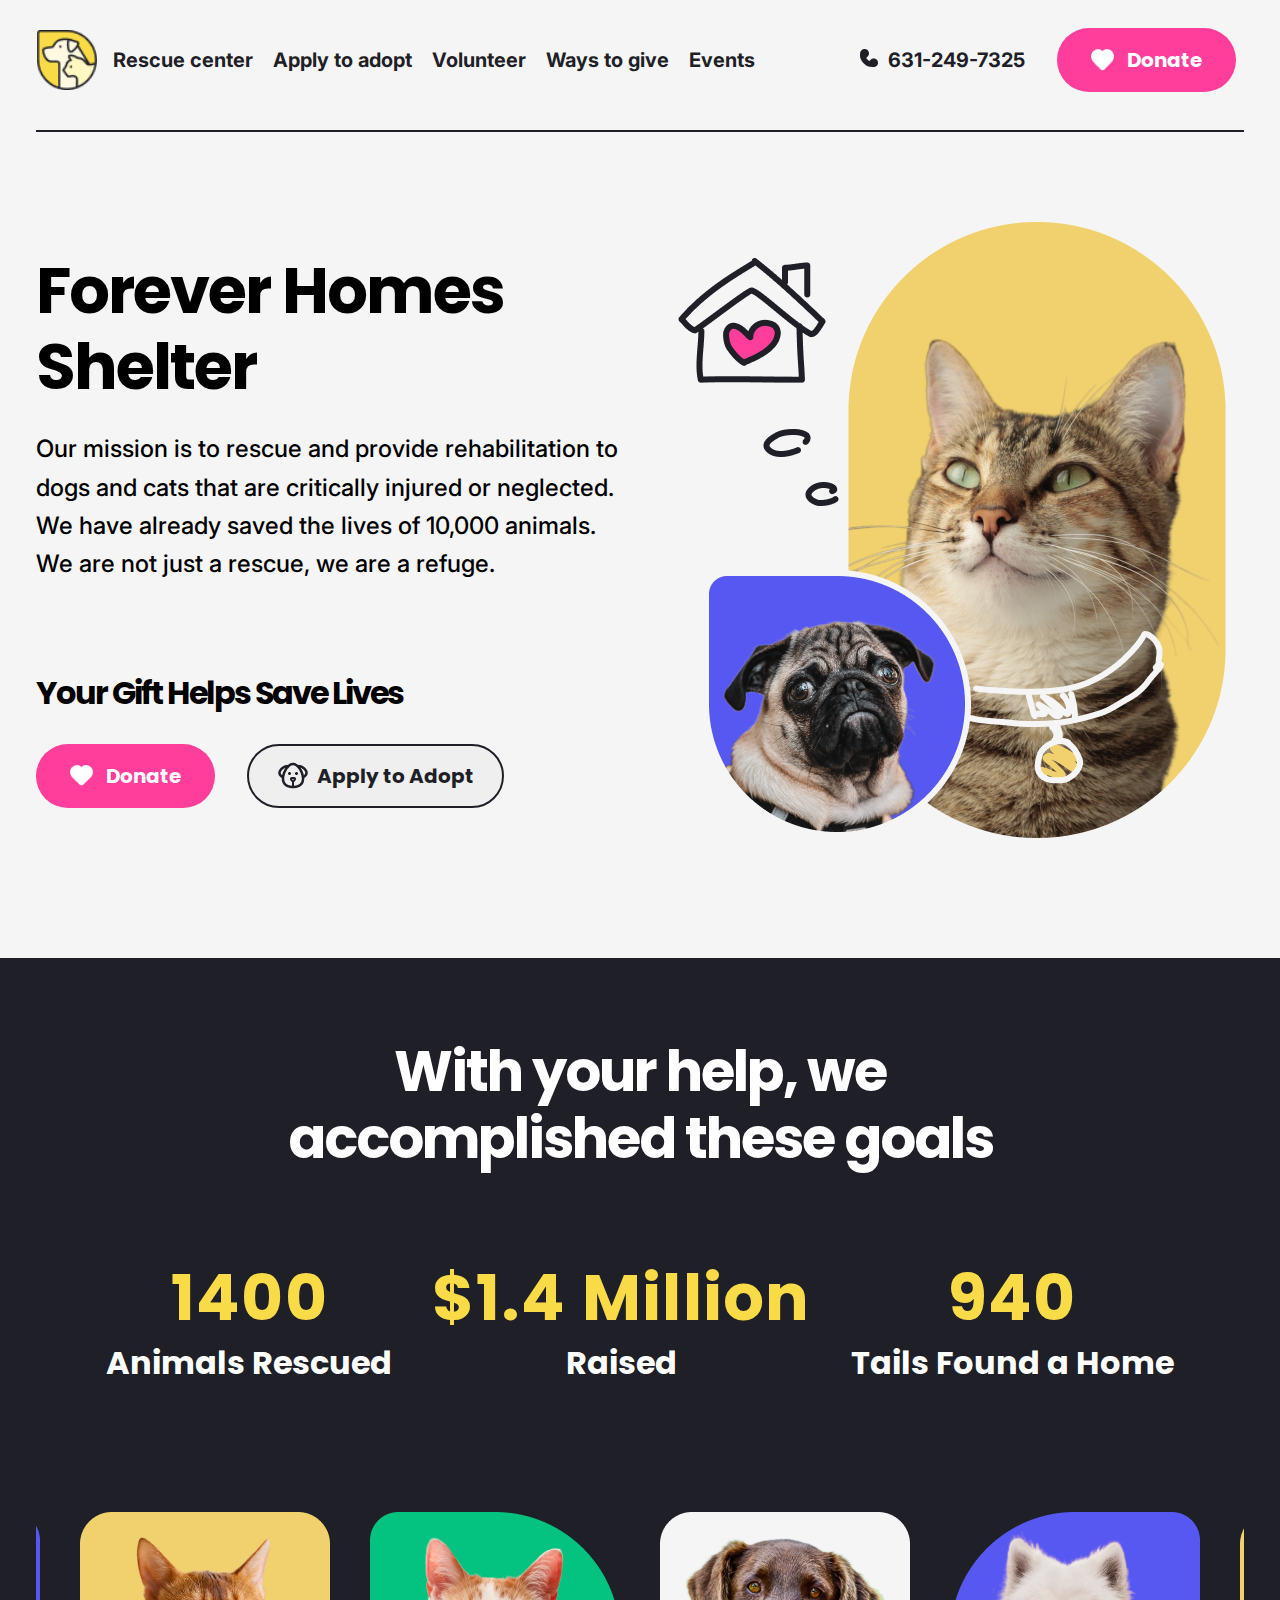
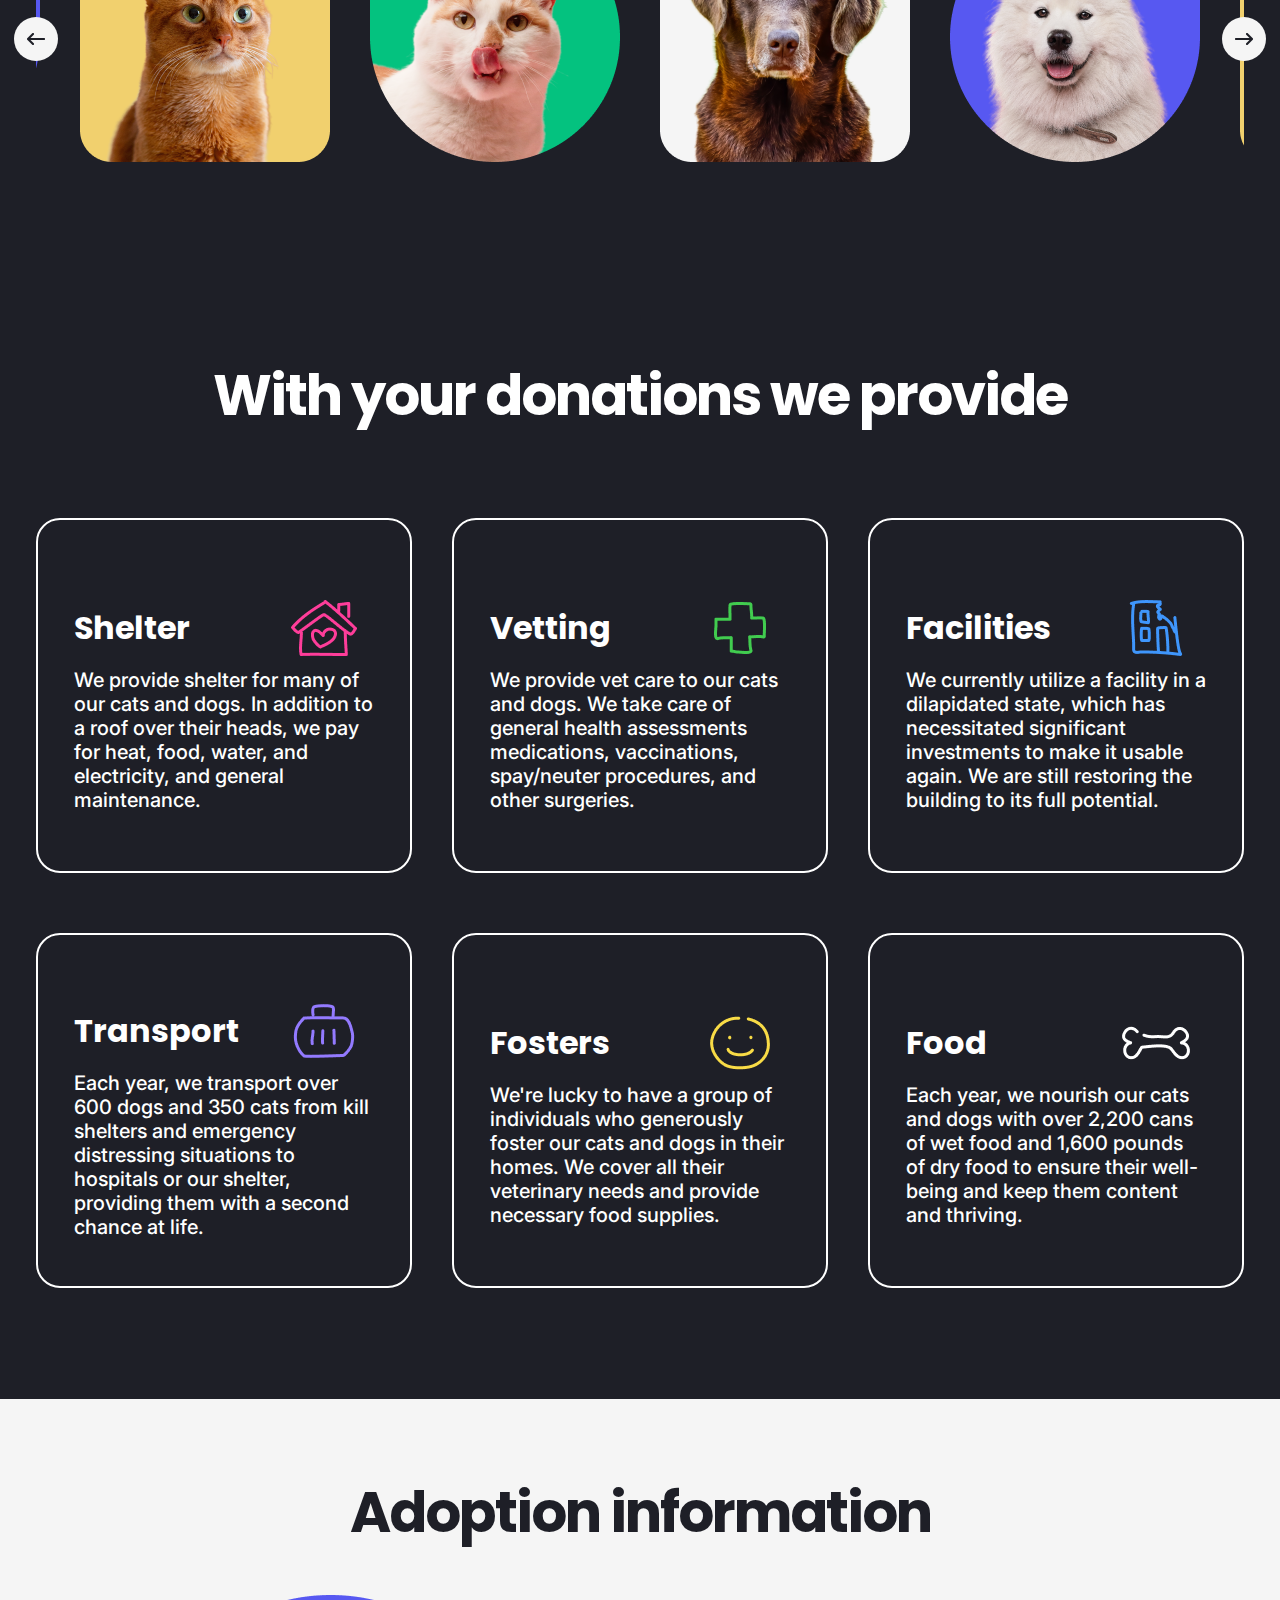
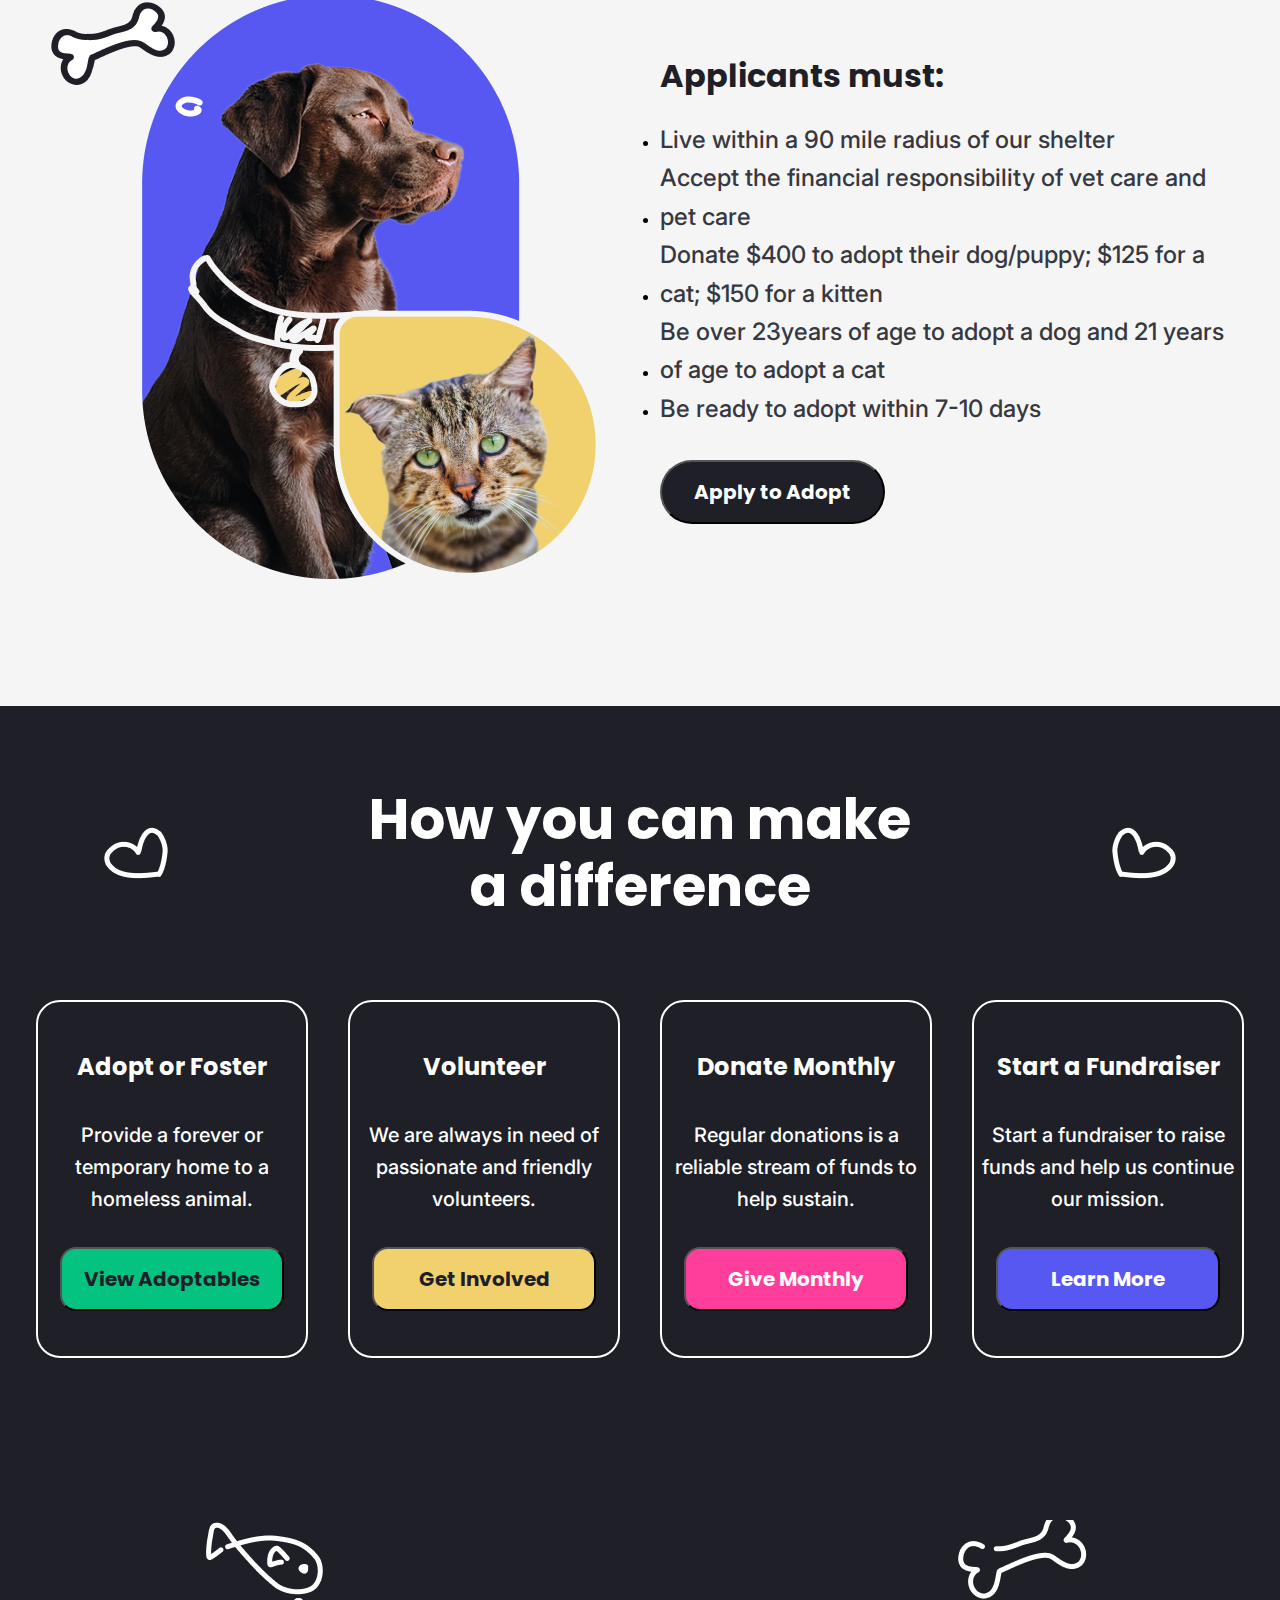
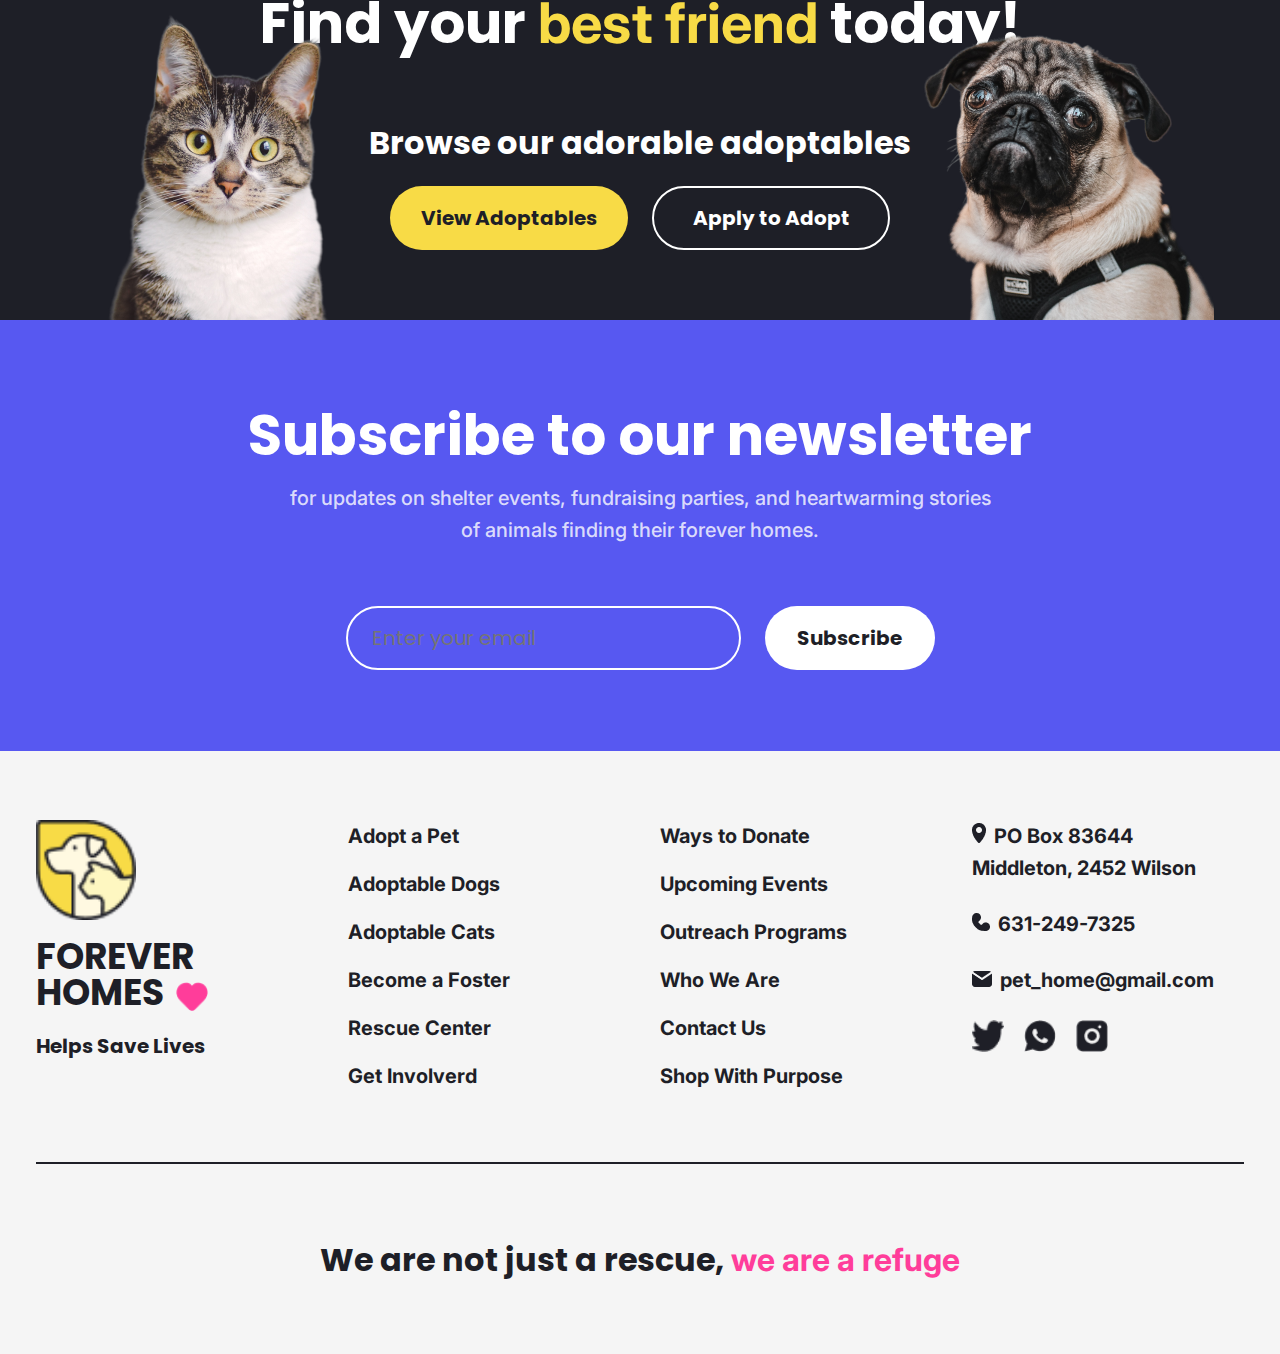
==== commit d133a0a7: "Added carousel to stats block" ====
--- a/index.html
+++ b/index.html
@@ -85,7 +85,24 @@
                 </div>
             </div>
 
-            <div class="carousel"></div>
+            <div class="wrapper">
+                <button id="left-btn"><img src="assets/icons/arrow-left.png"></button>
+                <ul class="carousel">
+                    <li class="card">
+                        <div><img src="assets/images/bob.png"></div>
+                    </li>
+                    <li class="card">
+                        <div><img src="assets/images/clorinde.png"></div>
+                    </li>
+                    <li class="card">
+                        <div><img src="assets/images/roney.png" alt></div>
+                    </li>
+                    <li class="card">
+                        <div><img src="assets/images/flocks.png" alt></div>
+                    </li>
+                </ul>
+                <button id="right-btn"><img src="assets/icons/arrow-right.png"></button>
+            </div>
         </div>
     </section>
 
@@ -386,6 +403,6 @@
         </div>
     </dialog>
 
-<script src="app.js"></script>
+<script src="js/app.js"></script>
 </body>
 </html>--- a/style/style.css
+++ b/style/style.css
@@ -249,6 +249,66 @@
     flex-direction: column;
 }
 
+.wrapper {
+    width: 1208px;
+    height: 326px;
+    padding: 0px;
+    display: flex;
+    gap: 60px;
+    justify-content: center;
+    align-items: center;
+    position: relative;
+}
+
+.wrapper .carousel {
+    display: grid;
+    grid-auto-flow: column;
+    gap: 40px;
+    justify-content: center;
+    align-items: center;
+    overflow: hidden;
+    scroll-snap-type: x mandatory;
+    scroll-behavior: smooth;
+}
+
+.wrapper .carousel .card div img {
+    width: 250px;
+    height: 250px;
+}
+
+.carousel .card {
+    padding: 0;
+    gap: 60px;
+    list-style: none;
+    display: flex;
+    align-items: center;
+    justify-content: center;
+    flex-direction: column;
+}
+
+.wrapper button {
+    background: #f5f5f5;
+    border: none;
+    border-radius: 50%;
+    width: 44px;
+    height: 44px;
+    cursor: pointer;
+    display: flex;
+    flex-direction: row;
+    justify-content: center;
+    align-items: center;
+    position: absolute;
+    top: 50%;
+    transform: translateY(-50%);
+}
+
+.wrapper button:first-child {
+    left: -22px;
+}
+.wrapper button:last-child {
+    right: -22px;
+}
+
 /* DONATIONS BLOCK */
 
 .donations-block {
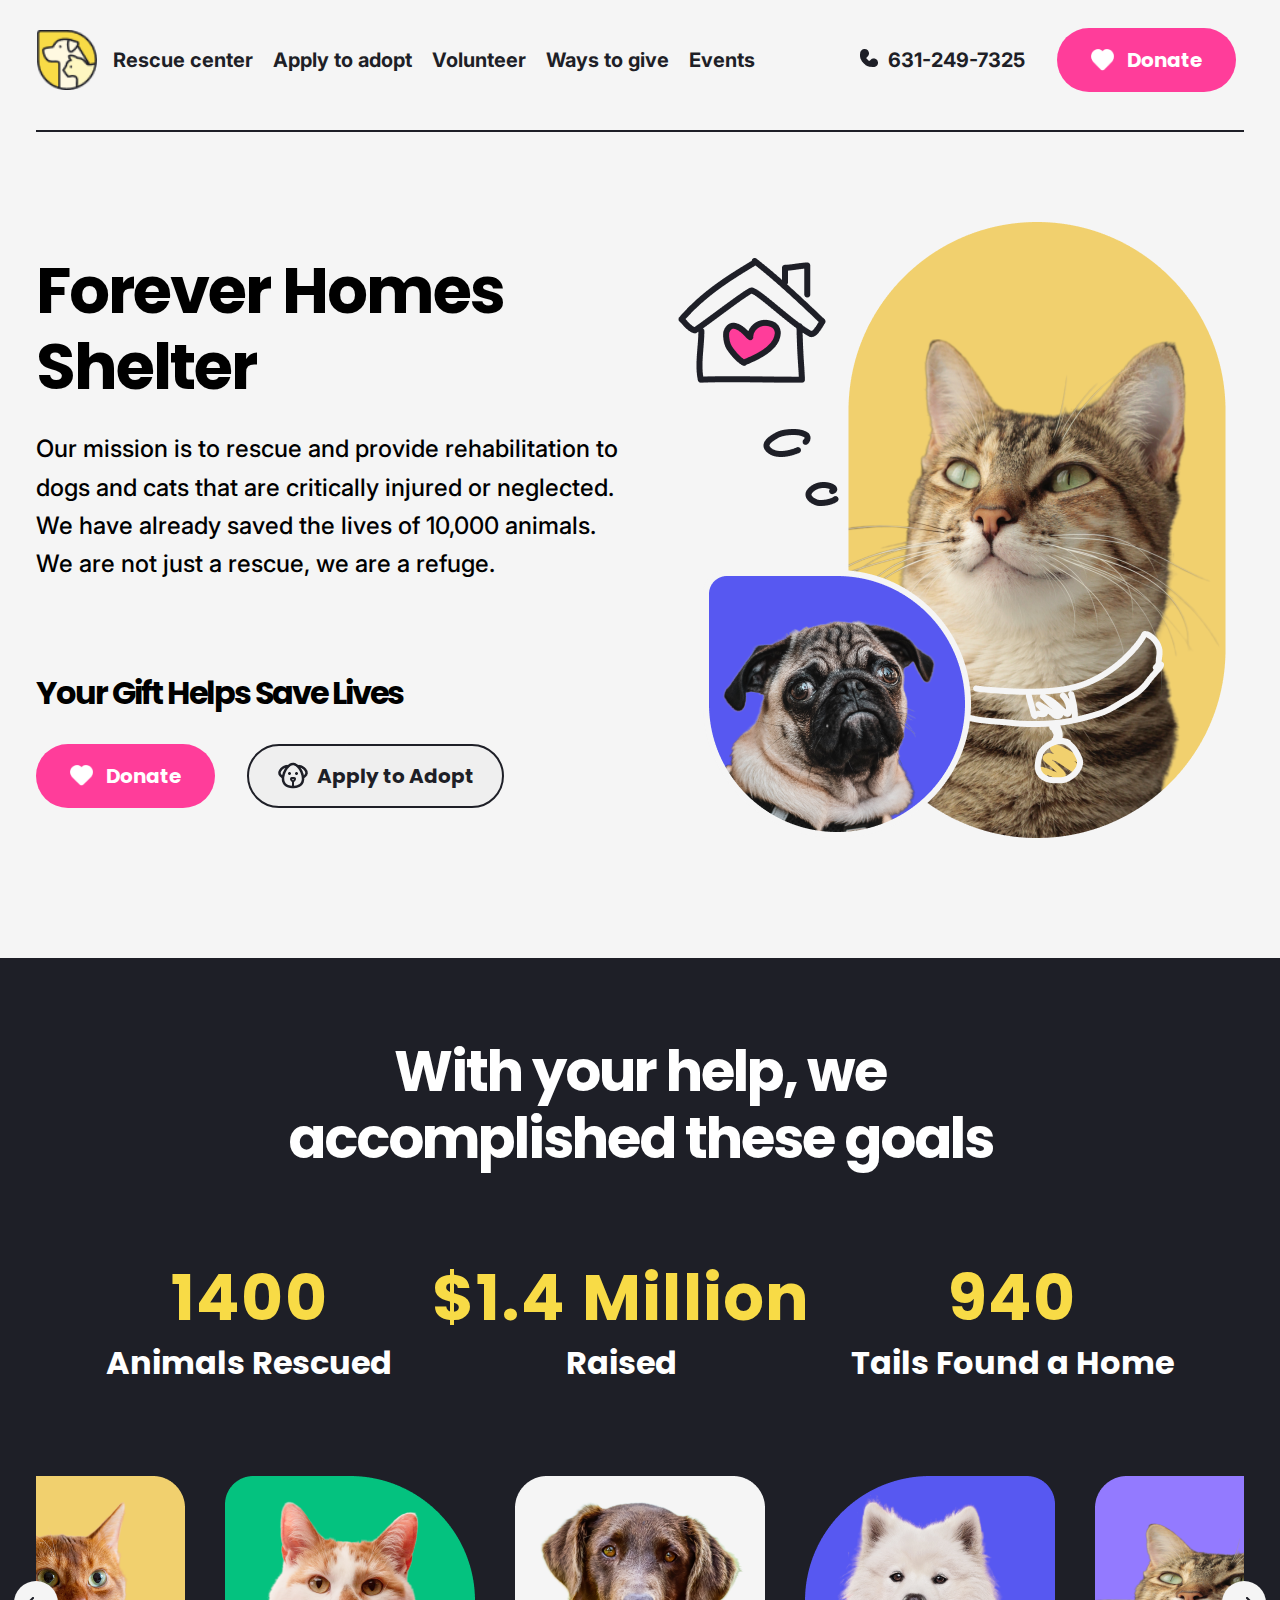
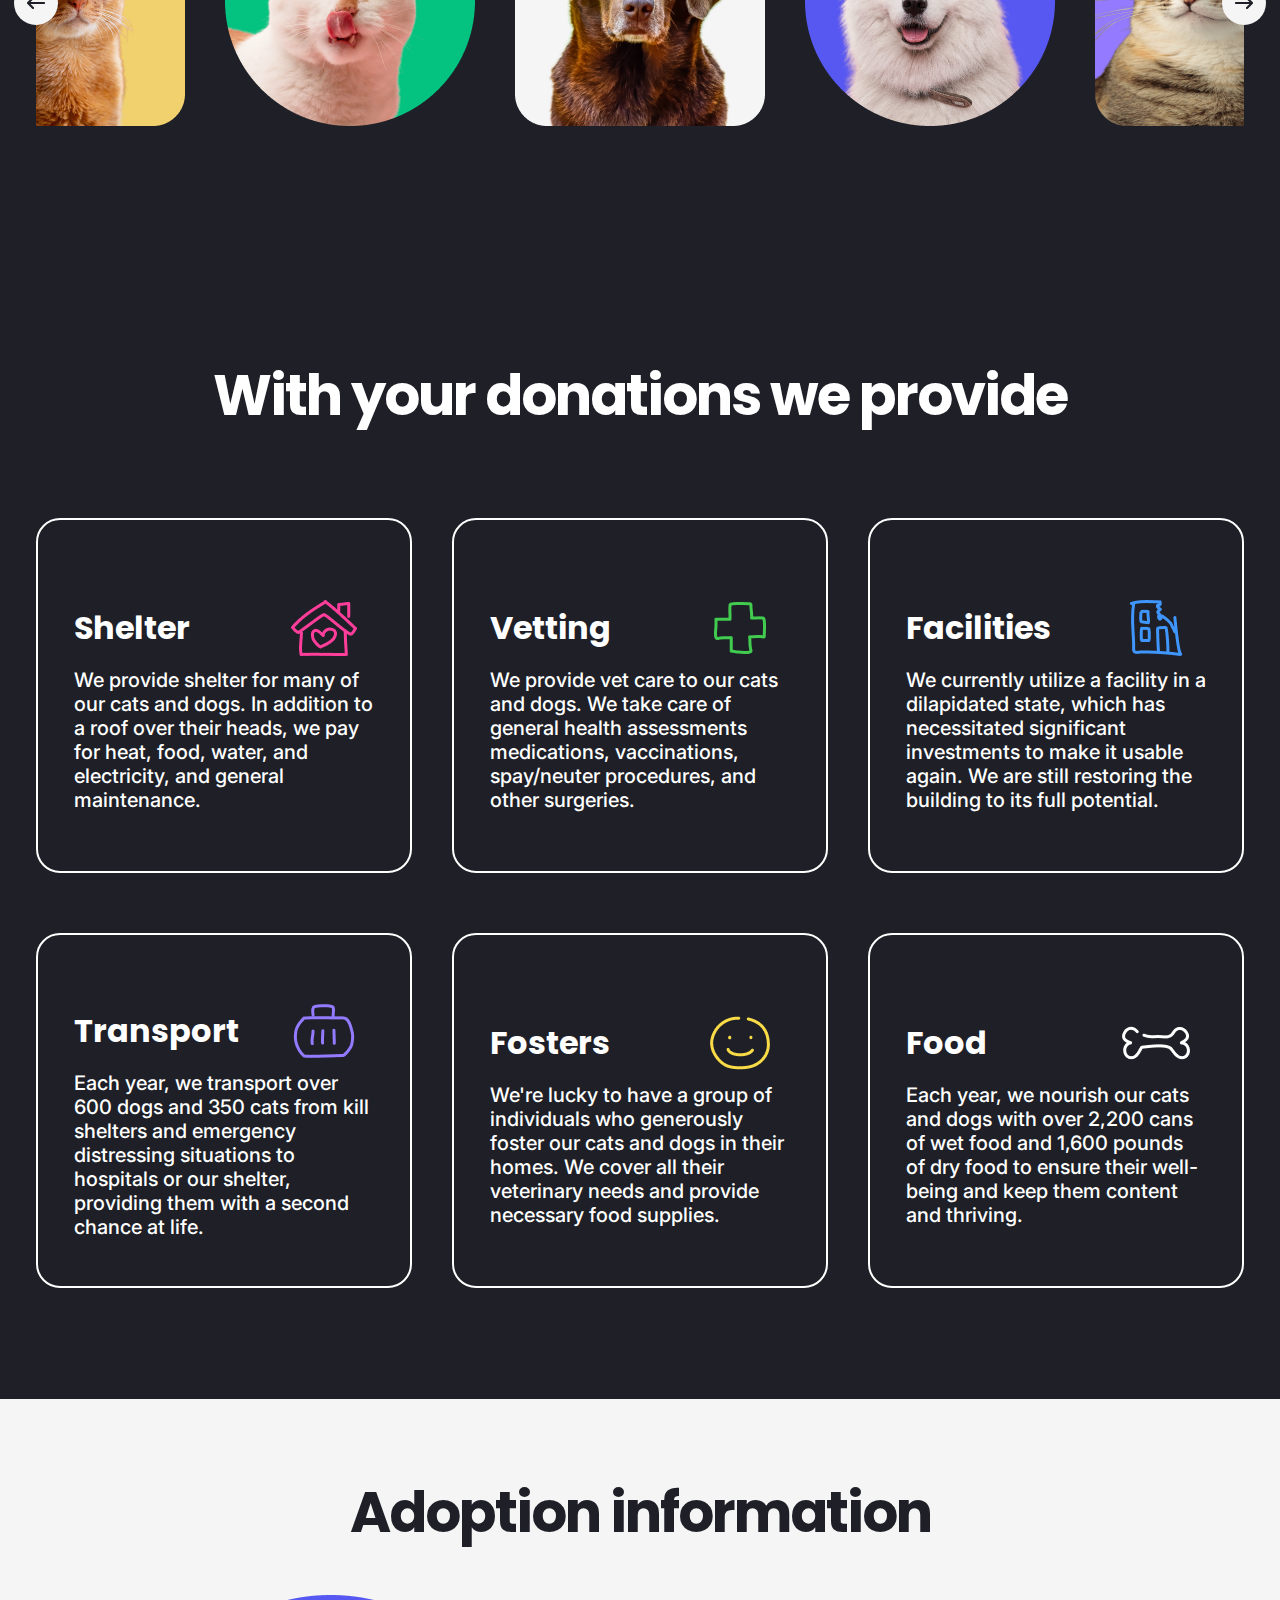
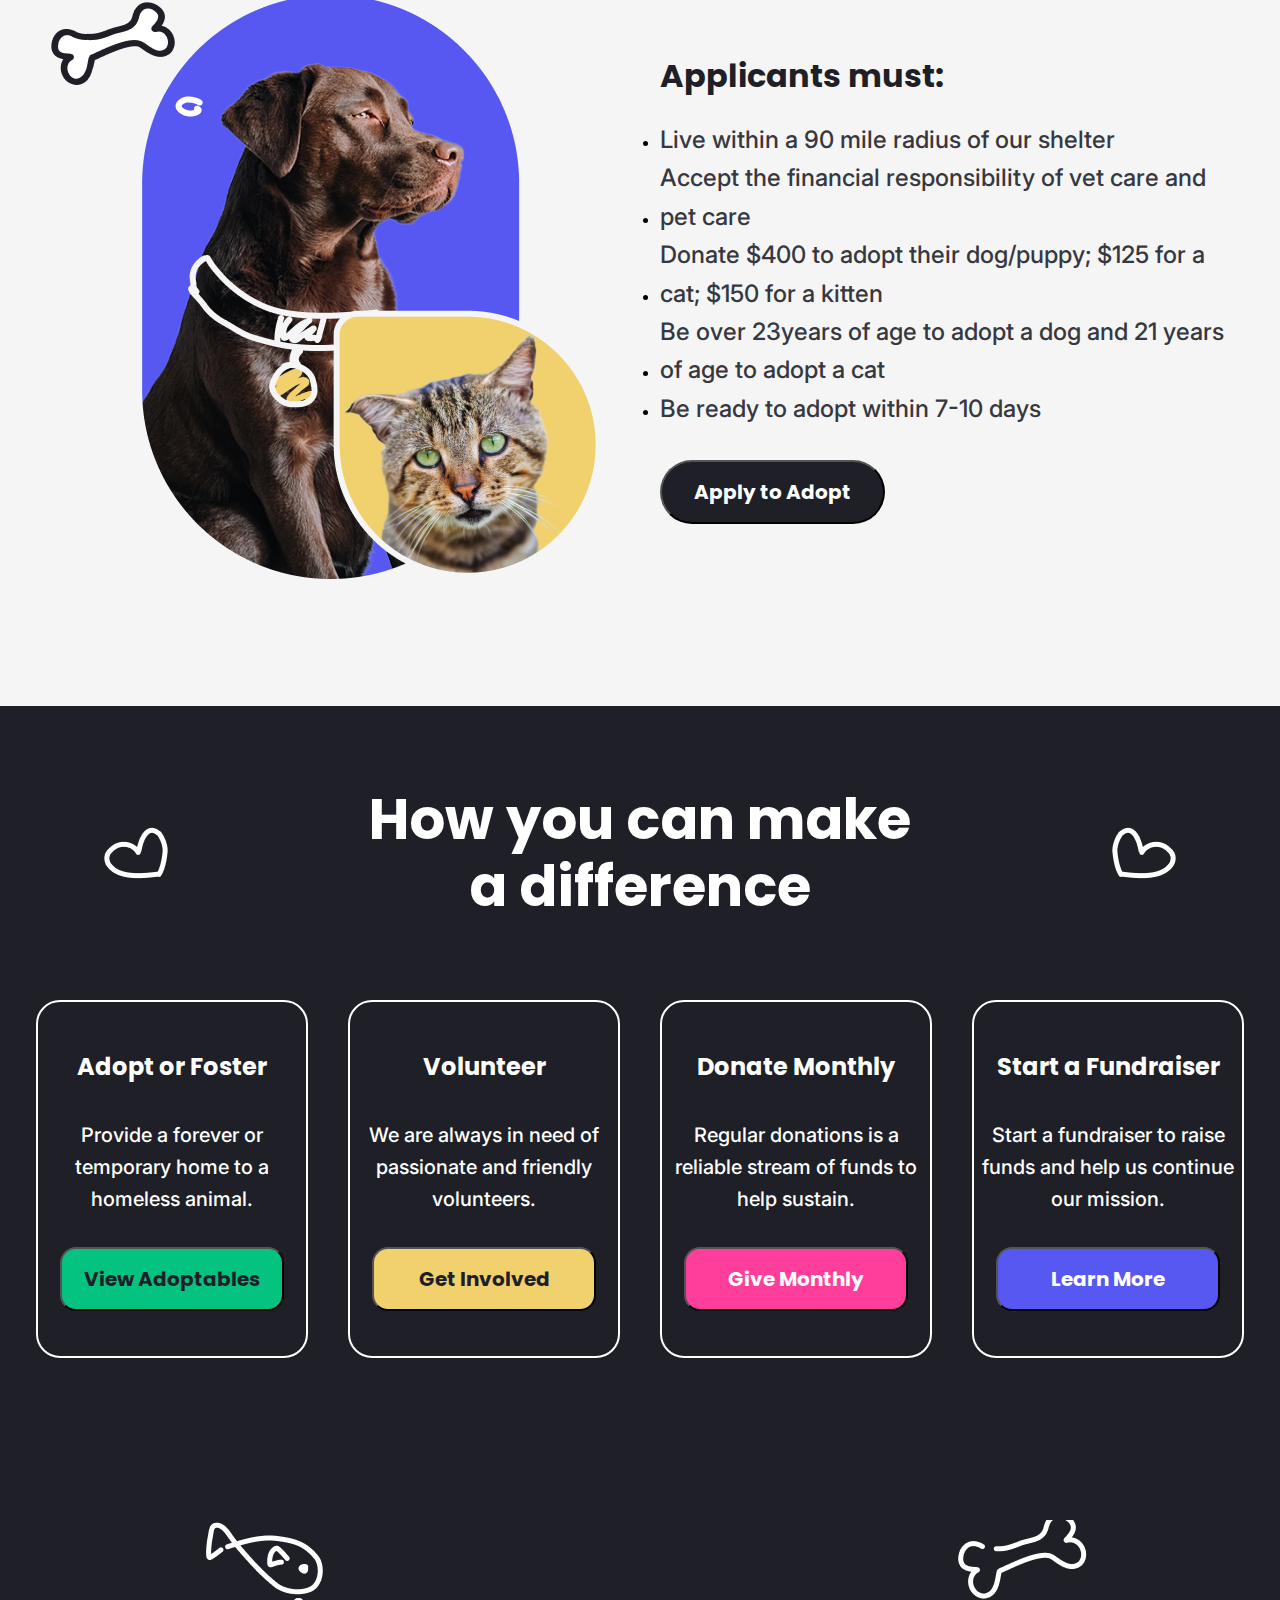
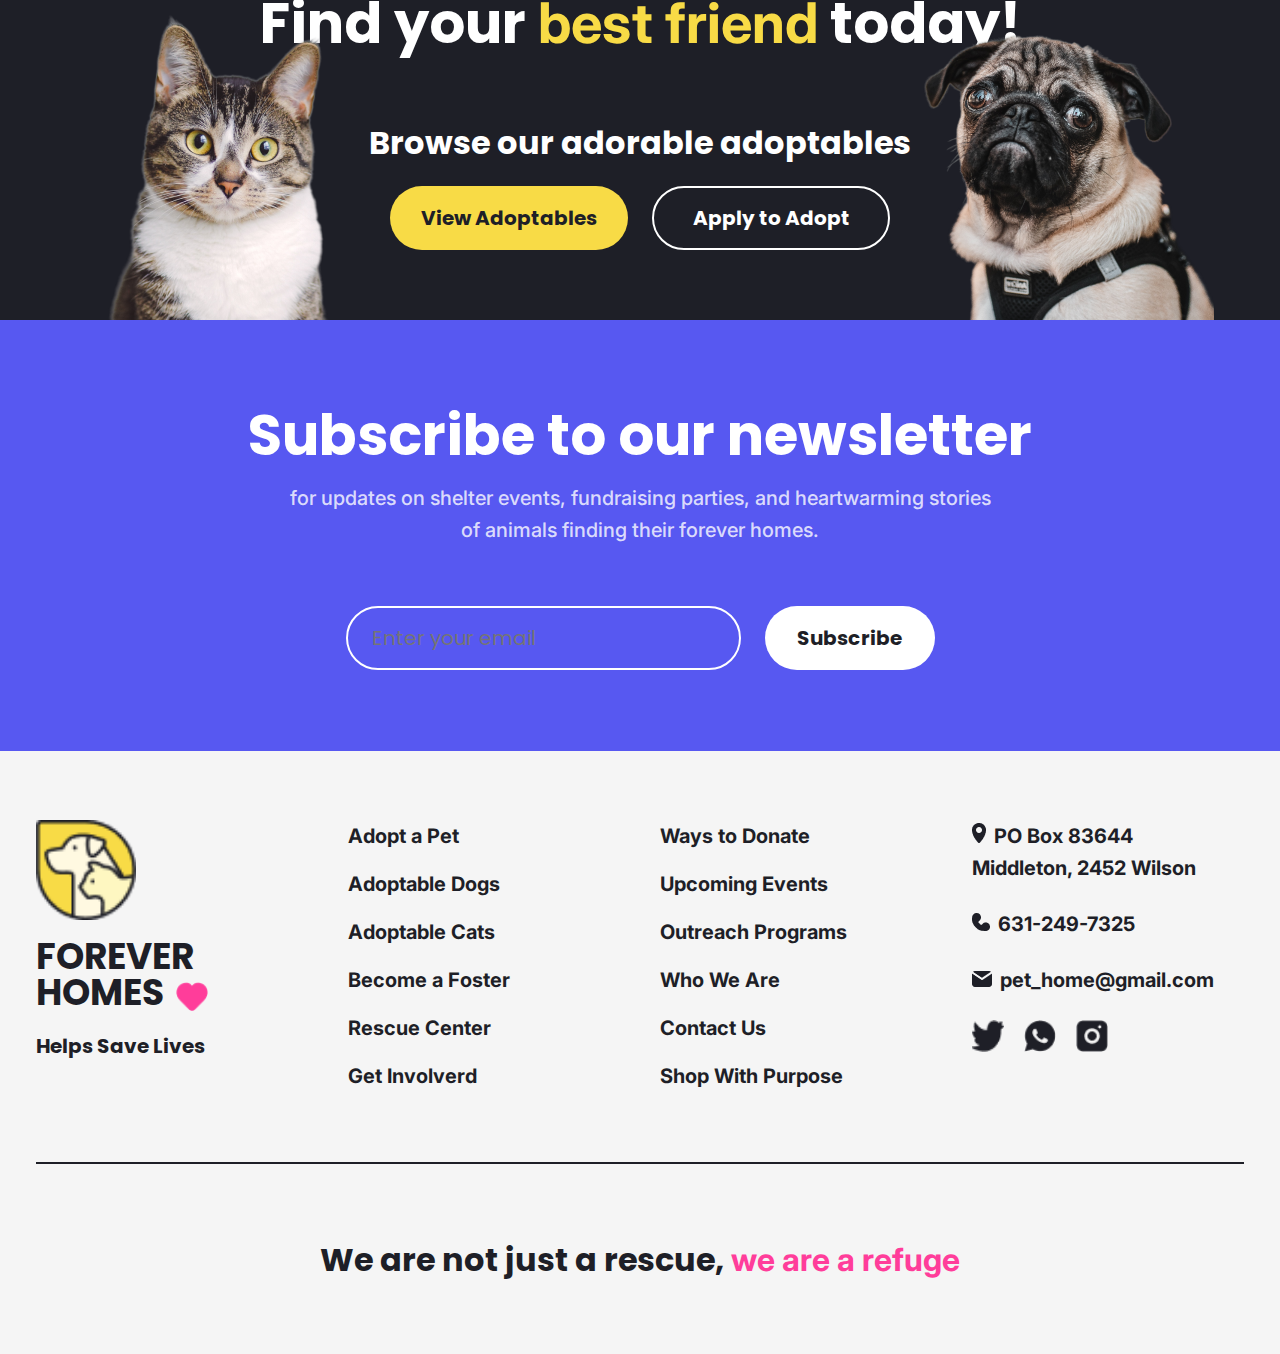
==== commit 48be0539: "feat: add aditional image to carousel" ====
--- a/index.html
+++ b/index.html
@@ -100,9 +100,14 @@
                     <li class="card">
                         <div><img src="assets/images/flocks.png" alt></div>
                     </li>
+                    <li class="card">
+                        <div><img src="assets/images/mary.png" alt></div>
+                    </li>
                 </ul>
                 <button id="right-btn"><img src="assets/icons/arrow-right.png"></button>
             </div>
+
+            <div class="indicators"></div>
         </div>
     </section>
 
